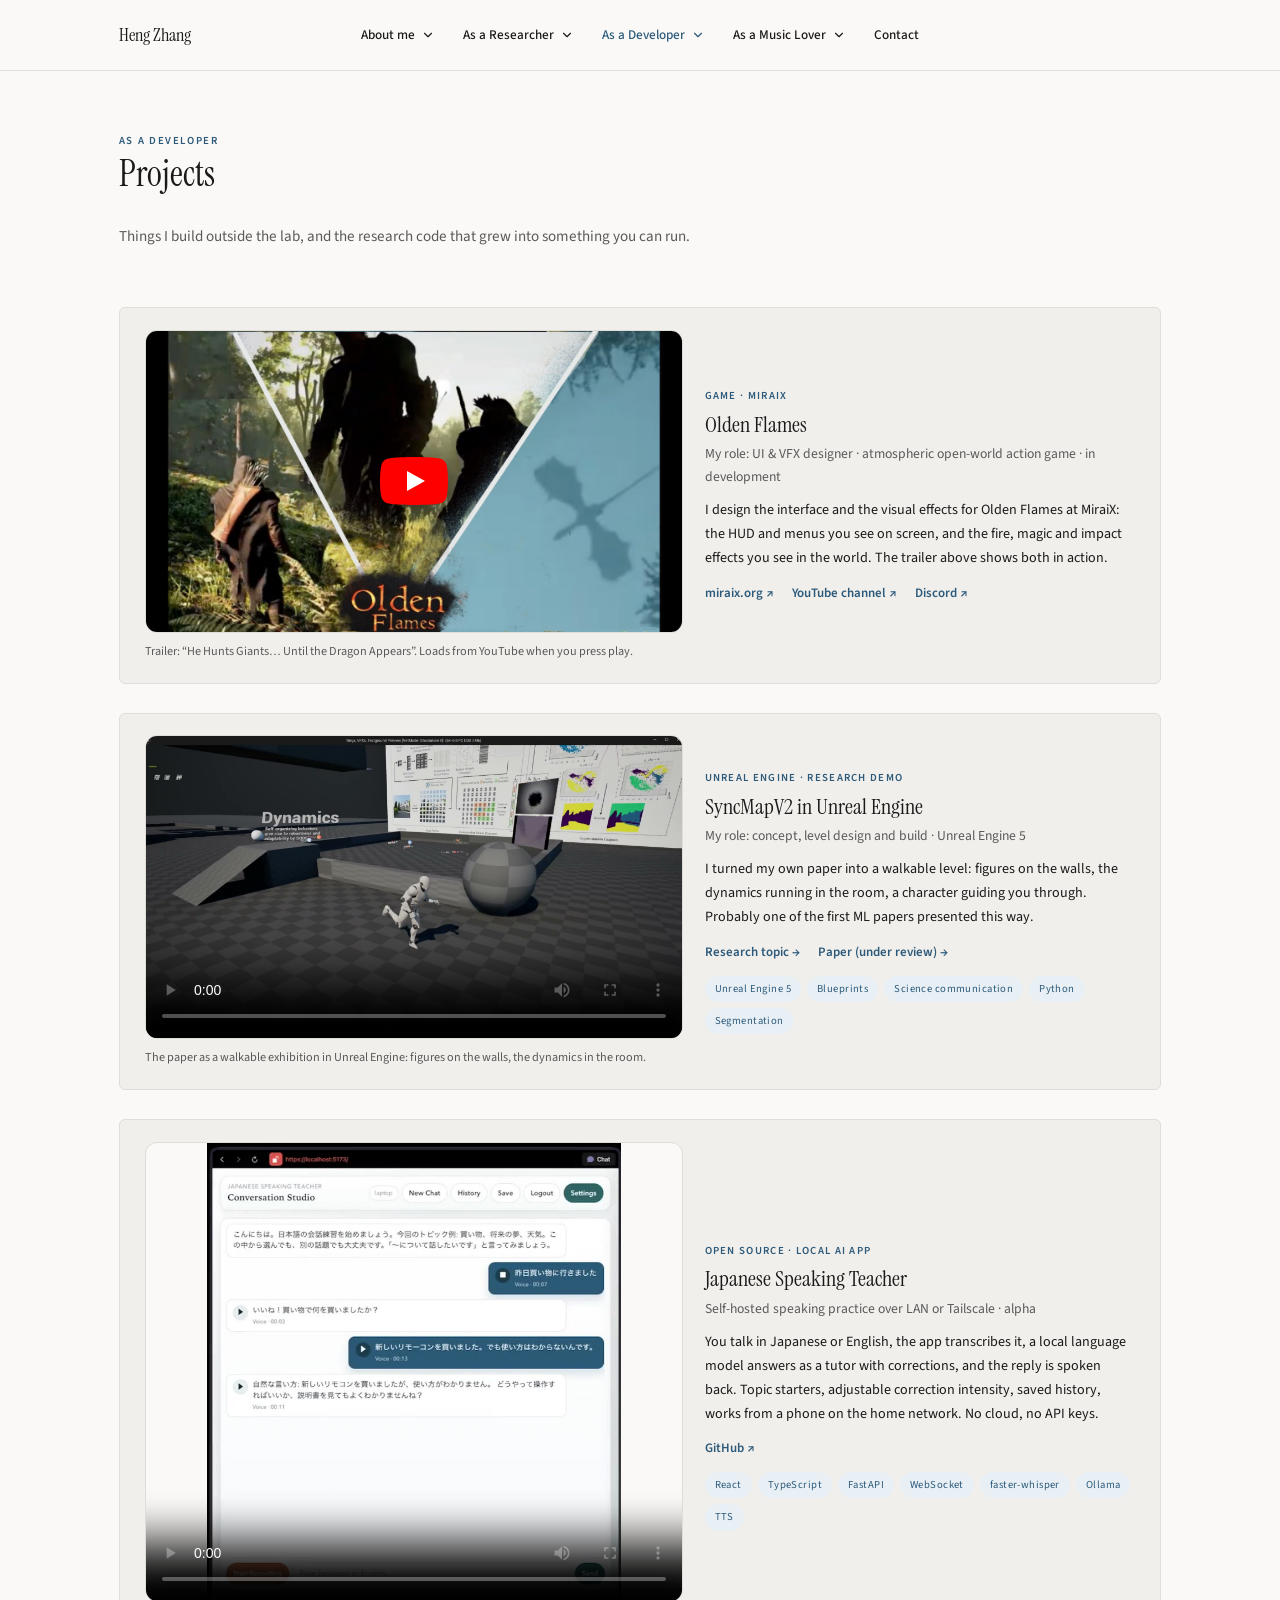
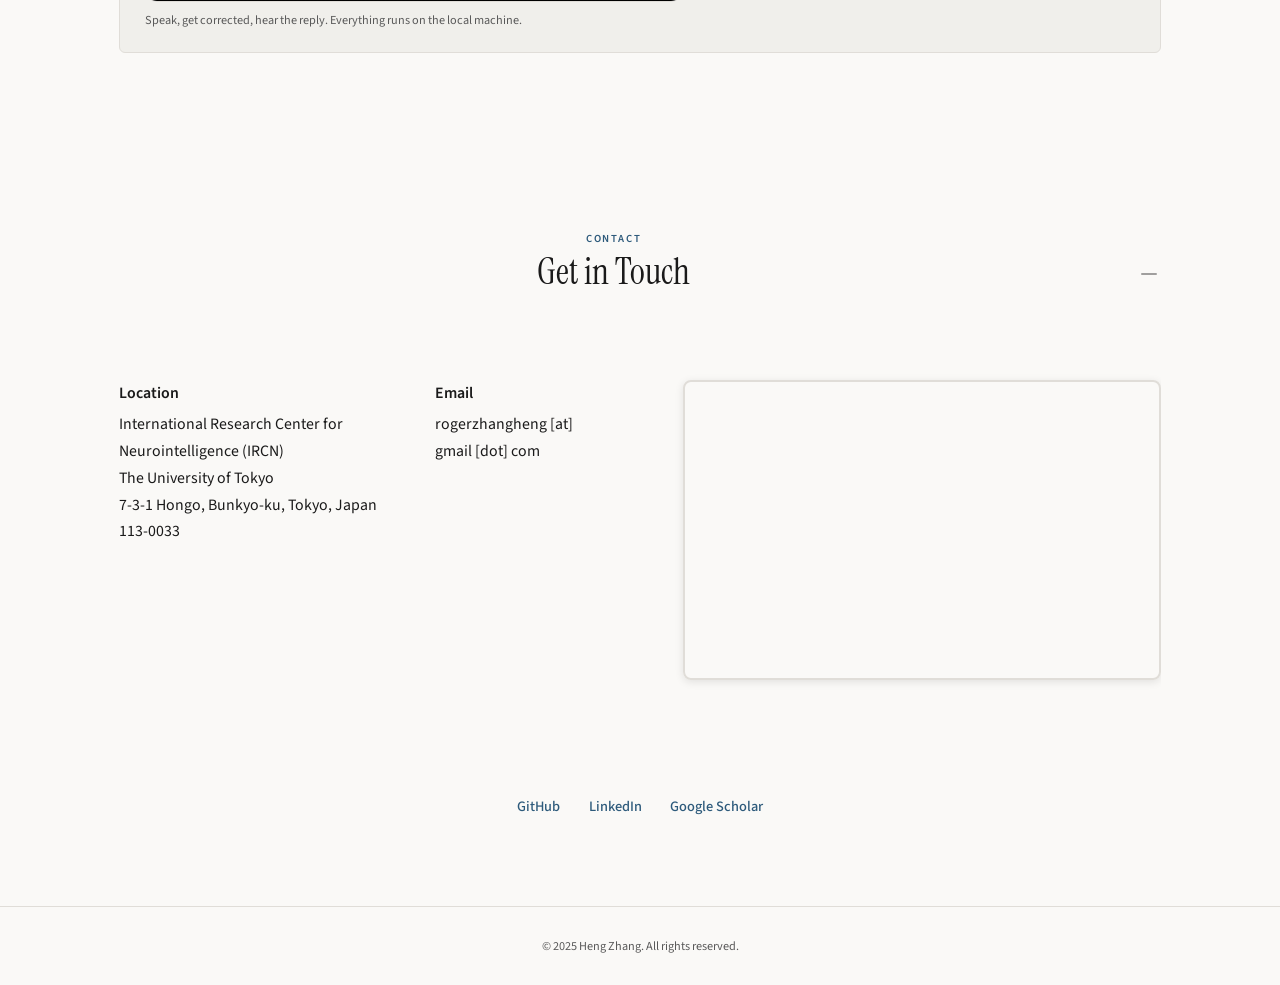
==== developer.html @ 0bda932a "Site restructure: four pages with a shared two-level nav, research topics, developer and music pages" ====
<!DOCTYPE html>
<html lang="en">

<head>
    <meta charset="UTF-8">
    <meta name="viewport" content="width=device-width, initial-scale=1.0">
    <title>Developer | Heng Zhang</title>
    <link rel="preconnect" href="https://fonts.googleapis.com">
    <link rel="preconnect" href="https://fonts.gstatic.com" crossorigin>
    <link
        href="https://fonts.googleapis.com/css2?family=Instrument+Serif:ital@0;1&family=Source+Sans+3:wght@300;400;500;600&display=swap"
        rel="stylesheet">
    <link rel="stylesheet" href="assets/site.css">
</head>

<body id="top">
    <header>
        <nav class="container">
            <a href="index.html" class="nav-logo">Heng Zhang</a>
            <div class="nav"><div class="nav__group"><a class="nav__item" href="index.html" aria-haspopup="true">About me<svg viewBox="0 0 24 24" aria-hidden="true"><path d="M6 9l6 6 6-6" fill="none" stroke="currentColor" stroke-width="2" stroke-linecap="round" stroke-linejoin="round"/></svg></a><div class="nav-menu"><ul><li><a href="index.html#top"><span class="nav-menu__num">01</span><span><span class="nav-menu__label">Hero</span><span class="nav-menu__sub">Who I am, at a glance</span></span></a></li><li><a href="index.html#about"><span class="nav-menu__num">02</span><span><span class="nav-menu__label">Background</span><span class="nav-menu__sub">Bio and skills</span></span></a></li><li><a href="index.html#experience"><span class="nav-menu__num">03</span><span><span class="nav-menu__label">Professional Experience</span><span class="nav-menu__sub">Positions held</span></span></a></li><li><a href="index.html#education"><span class="nav-menu__num">04</span><span><span class="nav-menu__label">Academic Background</span><span class="nav-menu__sub">Degrees and theses</span></span></a></li><li><a href="index.html#more"><span class="nav-menu__num">05</span><span><span class="nav-menu__label">Additional Information</span><span class="nav-menu__sub">Languages and teaching</span></span></a></li><li><a href="index.html#contact"><span class="nav-menu__num">06</span><span><span class="nav-menu__label">Get in Touch</span><span class="nav-menu__sub">Email and profiles</span></span></a></li></ul></div></div><div class="nav__group"><a class="nav__item" href="research.html" aria-haspopup="true">As a Researcher<svg viewBox="0 0 24 24" aria-hidden="true"><path d="M6 9l6 6 6-6" fill="none" stroke="currentColor" stroke-width="2" stroke-linecap="round" stroke-linejoin="round"/></svg></a><div class="nav-menu"><ul><li><a href="research.html#activities"><span class="nav-menu__num">01</span><span><span class="nav-menu__label">Activities</span><span class="nav-menu__sub">Posters and talks in pictures</span></span></a></li><li><a href="research.html#research"><span class="nav-menu__num">02</span><span><span class="nav-menu__label">Research Interests</span><span class="nav-menu__sub">Current directions</span></span></a></li><li><a href="research.html#publications"><span class="nav-menu__num">03</span><span><span class="nav-menu__label">Selected Works</span><span class="nav-menu__sub">Papers by category</span></span></a></li><li><a href="research.html#presentations"><span class="nav-menu__num">04</span><span><span class="nav-menu__label">Presentations</span><span class="nav-menu__sub">Talks and posters</span></span></a></li><li><a href="research.html#funding"><span class="nav-menu__num">05</span><span><span class="nav-menu__label">Funding</span><span class="nav-menu__sub">Grants and awards</span></span></a></li></ul></div></div><div class="nav__group"><a class="nav__item" href="developer.html" aria-haspopup="true">As a Developer<svg viewBox="0 0 24 24" aria-hidden="true"><path d="M6 9l6 6 6-6" fill="none" stroke="currentColor" stroke-width="2" stroke-linecap="round" stroke-linejoin="round"/></svg></a><div class="nav-menu"><ul><li><a href="developer.html#olden-flames"><span class="nav-menu__num">01</span><span><span class="nav-menu__label">Olden Flames</span><span class="nav-menu__sub">Open-world action game · MiraiX</span></span></a></li><li><a href="developer.html#syncmapv2"><span class="nav-menu__num">02</span><span><span class="nav-menu__label">SyncMapV2 in Unreal Engine</span><span class="nav-menu__sub">A paper as a walkable 3D scene</span></span></a></li><li><a href="developer.html#japanese-teacher"><span class="nav-menu__num">03</span><span><span class="nav-menu__label">Japanese Speaking Teacher</span><span class="nav-menu__sub">Local AI speaking practice</span></span></a></li></ul></div></div><div class="nav__group"><a class="nav__item" href="music.html" aria-haspopup="true">As a Music Lover<svg viewBox="0 0 24 24" aria-hidden="true"><path d="M6 9l6 6 6-6" fill="none" stroke="currentColor" stroke-width="2" stroke-linecap="round" stroke-linejoin="round"/></svg></a><div class="nav-menu"><ul><li><a href="music.html#music"><span class="nav-menu__num">01</span><span><span class="nav-menu__label">Piano & voice</span><span class="nav-menu__sub">Fujii Kaze covers, now playing</span></span></a></li><li><a href="music.html#covers"><span class="nav-menu__num">02</span><span><span class="nav-menu__label">The playlist</span><span class="nav-menu__sub">All 17 covers on Bilibili</span></span></a></li><li><a href="music.html#artists"><span class="nav-menu__num">03</span><span><span class="nav-menu__label">Favorite artists</span><span class="nav-menu__sub">Who I keep coming back to</span></span></a></li></ul></div></div><a class="nav__item" href="#contact">Contact</a></div>
            <div class="nav-toggle" onclick="toggleMenu()">
                <span></span>
                <span></span>
                <span></span>
            </div>
        </nav>
        <div class="nav-mobile"><div class="nav-mobile__group"><a class="nav-mobile__title" href="index.html">About me</a><a href="index.html#top" onclick="toggleMenu()">Hero</a><a href="index.html#about" onclick="toggleMenu()">Background</a><a href="index.html#experience" onclick="toggleMenu()">Professional Experience</a><a href="index.html#education" onclick="toggleMenu()">Academic Background</a><a href="index.html#more" onclick="toggleMenu()">Additional Information</a><a href="index.html#contact" onclick="toggleMenu()">Get in Touch</a></div><div class="nav-mobile__group"><a class="nav-mobile__title" href="research.html">As a Researcher</a><a href="research.html#activities" onclick="toggleMenu()">Activities</a><a href="research.html#research" onclick="toggleMenu()">Research Interests</a><a href="research.html#publications" onclick="toggleMenu()">Selected Works</a><a href="research.html#presentations" onclick="toggleMenu()">Presentations</a><a href="research.html#funding" onclick="toggleMenu()">Funding</a></div><div class="nav-mobile__group"><a class="nav-mobile__title" href="developer.html">As a Developer</a><a href="developer.html#olden-flames" onclick="toggleMenu()">Olden Flames</a><a href="developer.html#syncmapv2" onclick="toggleMenu()">SyncMapV2 in Unreal Engine</a><a href="developer.html#japanese-teacher" onclick="toggleMenu()">Japanese Speaking Teacher</a></div><div class="nav-mobile__group"><a class="nav-mobile__title" href="music.html">As a Music Lover</a><a href="music.html#music" onclick="toggleMenu()">Piano & voice</a><a href="music.html#covers" onclick="toggleMenu()">The playlist</a><a href="music.html#artists" onclick="toggleMenu()">Favorite artists</a></div><div class="nav-mobile__group"><a class="nav-mobile__title" href="#contact" onclick="toggleMenu()">Contact</a></div></div>
    </header>

    <section id="projects" class="first-section" data-static>
        <div class="container">
            <span class="section-label">As a Developer</span>
            <h2>Projects</h2>
            <p class="dev-lede">Things I build outside the lab, and the research code that grew into something you can run.</p>

            <div class="dev-list">
                <article class="dev-project" id="olden-flames">
                    <div class="dev-media">
                        <div class="yt-lite" data-yt="KfV_sMWXr-I" data-title="He Hunts Giants… Until the Dragon Appears | Olden Flames">
                            <img src="assets/dev/olden_flames_thumb.jpg" alt="Olden Flames trailer thumbnail" loading="lazy">
                            <button type="button" class="yt-lite__play" aria-label="Play trailer"><svg viewBox="0 0 68 48" aria-hidden="true"><path d="M66.5 7.7c-.8-2.9-3-5.2-5.9-6C55.4 0 34 0 34 0S12.6 0 7.4 1.7c-2.9.8-5.1 3.1-5.9 6C0 13 0 24 0 24s0 11 1.5 16.3c.8 2.9 3 5.2 5.9 6C12.6 48 34 48 34 48s21.4 0 26.6-1.7c2.9-.8 5.1-3.1 5.9-6C68 35 68 24 68 24s0-11-1.5-16.3z" fill="#f00"/><path d="M45 24 27 14v20" fill="#fff"/></svg></button>
                        </div>
                        <p class="dev-media__caption">Trailer: “He Hunts Giants… Until the Dragon Appears”. Loads from YouTube when you press play.</p>
                    </div>
                    <div class="dev-content">
                        <p class="activity-kicker">Game · MiraiX</p>
                        <h3>Olden Flames</h3>
                        <p class="dev-meta">My role: UI &amp; VFX designer · atmospheric open-world action game · in development</p>
                        <p>I design the interface and the visual effects for Olden Flames at MiraiX: the HUD and menus you see on screen, and the fire, magic and impact effects you see in the world. The trailer above shows both in action.</p>
                        <div class="dev-links">
                            <a href="https://miraix.org" target="_blank" rel="noopener">miraix.org &nearr;</a>
                            <a href="https://www.youtube.com/@oldenflames" target="_blank" rel="noopener">YouTube channel &nearr;</a>
                            <a href="https://discord.com/invite/HeVt3eDBEe" target="_blank" rel="noopener">Discord &nearr;</a>
                        </div>
                    </div>
                </article>

                <article class="dev-project" id="syncmapv2">
                    <div class="dev-media">
                        <video controls preload="metadata" playsinline poster="assets/video/syncmap_v2_ue.jpg"><source src="assets/video/syncmap_v2_ue.mp4" type="video/mp4"></video>
                        <p class="dev-media__caption">The paper as a walkable exhibition in Unreal Engine: figures on the walls, the dynamics in the room.</p>
                    </div>
                    <div class="dev-content">
                        <p class="activity-kicker">Unreal Engine · Research demo</p>
                        <h3>SyncMapV2 in Unreal Engine</h3>
                        <p class="dev-meta">My role: concept, level design and build · Unreal Engine 5</p>
                        <p>I turned my own paper into a walkable level: figures on the walls, the dynamics running in the room, a character guiding you through. Probably one of the first ML papers presented this way.</p>
                        <div class="dev-links">
                            <a href="topic-vision.html">Research topic &rarr;</a>
                            <a href="research.html#publications">Paper (under review) &rarr;</a>
                        </div>
                        <ul class="dev-tags"><li>Unreal Engine 5</li><li>Blueprints</li><li>Science communication</li><li>Python</li><li>Segmentation</li></ul>
                    </div>
                </article>

                <article class="dev-project" id="japanese-teacher">
                    <div class="dev-media">
                        <video controls preload="metadata" playsinline poster="assets/dev/jst_demo.jpg"><source src="assets/dev/jst_demo.mp4" type="video/mp4"></video>
                        <p class="dev-media__caption">Speak, get corrected, hear the reply. Everything runs on the local machine.</p>
                    </div>
                    <div class="dev-content">
                        <p class="activity-kicker">Open source · Local AI app</p>
                        <h3>Japanese Speaking Teacher</h3>
                        <p class="dev-meta">Self-hosted speaking practice over LAN or Tailscale · alpha</p>
                        <p>You talk in Japanese or English, the app transcribes it, a local language model answers as a tutor with corrections, and the reply is spoken back. Topic starters, adjustable correction intensity, saved history, works from a phone on the home network. No cloud, no API keys.</p>
                        <div class="dev-links">
                            <a href="https://github.com/Roger2148/JapaneseSpeakingTeacher" target="_blank" rel="noopener">GitHub &nearr;</a>
                        </div>
                        <ul class="dev-tags"><li>React</li><li>TypeScript</li><li>FastAPI</li><li>WebSocket</li><li>faster-whisper</li><li>Ollama</li><li>TTS</li></ul>
                    </div>
                </article>
            </div>
        </div>
    </section>

    <section id="contact" class="contact">
        <div class="container">
            <span class="section-label">Contact</span>
            <h2>Get in Touch</h2>
            <div class="contact-content">
                <div class="contact-info">
                    <div class="contact-item">
                        <span class="contact-item-label">Location</span>
                        International Research Center for Neurointelligence (IRCN)<br>
                        The University of Tokyo<br>
                        7-3-1 Hongo, Bunkyo-ku, Tokyo, Japan 113-0033
                    </div>
                    <div class="contact-item">
                        <span class="contact-item-label">Email</span>
                        rogerzhangheng [at] gmail [dot] com
                    </div>
                    <!--                    <div class="contact-item">-->
                    <!--                        <span class="contact-item-label">Phone</span>-->
                    <!--                        (+81)090-2341-7951-->
                    <!--                    </div>-->
                </div>
                <div class="map-container">
                    <!--                    <iframe-->
                    <!--                        src="https://www.google.com/maps/embed?pb=!1m18!1m12!1m3!1d3239.9282167891844!2d139.76183207589758!3d35.70996247257882!2m3!1f0!2f0!3f0!3m2!1i1024!2i768!4f13.1!3m3!1m2!1s0x60188c2ffa206ea3%3A0x30e407498313ba95!2sUniversity%20of%20Tokyo!5e0!3m2!1sen!2sjp!4v1705000000000!5m2!1sen!2sjp"-->
                    <!--                        allowfullscreen=""-->
                    <!--                        loading="lazy"-->
                    <!--                        referrerpolicy="no-referrer-when-downgrade">-->
                    <!--                    </iframe>-->
                    <iframe
                        src="https://www.google.com/maps/embed?pb=!1m18!1m12!1m3!1d3239.670348133987!2d139.75920227649402!3d35.709728972577935!2m3!1f0!2f0!3f0!3m2!1i1024!2i768!4f13.1!3m3!1m2!1s0x60188c3ad96a6241%3A0x34fe6ab8a94a4aba!2sIRCN!5e0!3m2!1sen!2sjp!4v1768922743233!5m2!1sen!2sjp"
                        width="300" height="300" style="border:0;" allowfullscreen="" loading="lazy"
                        referrerpolicy="no-referrer-when-downgrade">
                    </iframe>
                </div>
                <div class="contact-socials">
                    <a href="https://github.com/Roger2148" target="_blank">GitHub</a>
                    <a href="https://linkedin.com/in/heng-zhang-9a348725a" target="_blank">LinkedIn</a>
                    <a href="https://scholar.google.com/citations?hl=en&authuser=1&user=qfpzRS0AAAAJ"
                        target="_blank">Google Scholar</a>
                </div>
            </div>
        </div>
    </section>

    <!-- Footer -->
    <footer>
        <div class="container">
            <p>© 2025 Heng Zhang. All rights reserved.</p>
        </div>
    </footer>

    <script src="assets/site.js"></script>
</body>

</html>
---- assets/site.css ----
/* ===== CSS Variables ===== */
:root {
    --color-bg: #faf9f7;
    --color-bg-alt: #f0efeb;
    --color-text: #1a1a1a;
    --color-text-muted: #5a5a5a;
    --color-accent: #2d5a7b;
    --color-accent-light: #e8f0f5;
    --color-border: #e0ddd8;
    --font-display: 'Instrument Serif', Georgia, serif;
    --font-body: 'Source Sans 3', -apple-system, sans-serif;
    --max-width: 1100px;
    --space-xs: 0.5rem;
    --space-sm: 1rem;
    --space-md: 2rem;
    --space-lg: 4rem;
    --space-xl: 6rem;
}

/* ===== Reset & Base ===== */
*,
*::before,
*::after {
    box-sizing: border-box;
    margin: 0;
    padding: 0;
}

html {
    scroll-behavior: smooth;
    scroll-padding-top: 80px;
}

body {
    font-family: var(--font-body);
    font-size: 1rem;
    font-weight: 400;
    line-height: 1.7;
    color: var(--color-text);
    background: var(--color-bg);
    -webkit-font-smoothing: antialiased;
}

img {
    max-width: 100%;
    display: block;
}

a {
    color: var(--color-accent);
    text-decoration: none;
    transition: opacity 0.2s ease;
}

a:hover {
    opacity: 0.7;
}

/* ===== Typography ===== */
h1,
h2,
h3 {
    font-family: var(--font-display);
    font-weight: 400;
    line-height: 1.2;
}

h1 {
    font-size: clamp(2.5rem, 6vw, 4rem);
}

h2 {
    font-size: clamp(1.75rem, 4vw, 2.5rem);
    margin-bottom: var(--space-md);
}

h3 {
    font-size: 1.25rem;
}

.section-label {
    font-family: var(--font-body);
    font-size: 0.75rem;
    font-weight: 600;
    letter-spacing: 0.15em;
    text-transform: uppercase;
    color: var(--color-accent);
    margin-bottom: var(--space-xs);
}

/* ===== Layout ===== */
.container {
    width: 100%;
    max-width: var(--max-width);
    margin: 0 auto;
    padding: 0 var(--space-md);
}

section {
    padding: var(--space-xl) 0;
}

/* ===== Collapsible Sections ===== */
.section-header {
    display: flex;
    align-items: center;
    justify-content: space-between;
    margin-bottom: var(--space-md);
    cursor: pointer;
    user-select: none;
    transition: margin-bottom 0.3s ease;
}

.section-header.collapsed {
    margin-bottom: var(--space-xs);
}

.section-title-wrapper {
    flex: 1;
}

.section-collapse-icon {
    width: 24px;
    height: 24px;
    display: flex;
    align-items: center;
    justify-content: center;
    opacity: 0.4;
    transition: opacity 0.3s ease, transform 0.3s ease;
    cursor: pointer;
    margin-left: var(--space-md);
}

.section-collapse-icon:hover {
    opacity: 0.8;
}

.section-collapse-icon .icon-minus {
    width: 16px;
    height: 2px;
    background: var(--color-text);
    border-radius: 1px;
}

.section-collapse-icon .icon-chevron {
    width: 12px;
    height: 12px;
    border-left: 2px solid var(--color-text);
    border-bottom: 2px solid var(--color-text);
    transform: rotate(-45deg);
}

.section-content {
    max-height: 10000px;
    overflow: hidden;
    transition: max-height 0.4s ease, opacity 0.4s ease;
}

.section-content.collapsed {
    max-height: 0;
    opacity: 0;
}

.section-header.collapsed .icon-minus {
    display: none;
}

.section-header:not(.collapsed) .icon-chevron {
    display: none;
}

/* ===== Header & Navigation ===== */
header {
    position: fixed;
    top: 0;
    left: 0;
    right: 0;
    z-index: 1000;
    background: rgba(250, 249, 247, 0.9);
    backdrop-filter: blur(10px);
    border-bottom: 1px solid var(--color-border);
}

nav.container {
    display: grid;
    grid-template-columns: 1fr auto 1fr;
    align-items: center;
    height: 70px;
}

.nav-logo {
    font-family: var(--font-display);
    font-size: 1.25rem;
    color: var(--color-text);
}

.nav-toggle {
    display: flex;
    flex-direction: column;
    gap: 5px;
    cursor: pointer;
    padding: 5px;
    z-index: 1001;
}

.nav-toggle span {
    width: 24px;
    height: 2px;
    background: var(--color-text);
    transition: all 0.3s ease;
}

.nav-toggle.active span:nth-child(1) {
    transform: rotate(45deg) translate(5px, 5px);
}

.nav-toggle.active span:nth-child(2) {
    opacity: 0;
}

.nav-toggle.active span:nth-child(3) {
    transform: rotate(-45deg) translate(5px, -5px);
}

/* ===== Hero Section ===== */
.hero {
    min-height: 100vh;
    display: flex;
    align-items: center;
    padding-top: 70px;
    position: relative;
}

.scroll-indicator {
    position: fixed;
    bottom: 30px;
    left: 50%;
    transform: translateX(-50%);
    display: flex;
    align-items: center;
    justify-content: center;
    cursor: pointer;
    transition: opacity 0.3s ease;
    animation: bounce 2s infinite;
    z-index: 10;
}

.scroll-indicator:hover .chevron {
    border-color: var(--color-primary);
}

.chevron {
    width: 20px;
    height: 20px;
    border-left: 2px solid var(--color-text-muted);
    border-bottom: 2px solid var(--color-text-muted);
    transform: rotate(-45deg);
    transition: border-color 0.3s ease;
}

@keyframes bounce {

    0%,
    20%,
    50%,
    80%,
    100% {
        transform: translateX(-50%) translateY(0);
    }

    40% {
        transform: translateX(-50%) translateY(-10px);
    }

    60% {
        transform: translateX(-50%) translateY(-5px);
    }
}

.back-to-top {
    position: fixed;
    bottom: 30px;
    right: 30px;
    width: 50px;
    height: 50px;
    border-radius: 50%;
    background: var(--color-bg-alt);
    border: 2px solid var(--color-border);
    display: flex;
    align-items: center;
    justify-content: center;
    cursor: pointer;
    opacity: 0;
    transition: opacity 0.3s ease, background 0.3s ease, transform 0.3s ease;
    box-shadow: 0 4px 12px rgba(0, 0, 0, 0.15);
    z-index: 100;
    pointer-events: none;
}

.back-to-top.visible {
    opacity: 1;
    pointer-events: auto;
}

.back-to-top:hover {
    background: var(--color-primary);
    transform: translateY(-3px);
    box-shadow: 0 6px 16px rgba(0, 0, 0, 0.2);
}

.back-to-top:hover .chevron-up {
    border-color: white;
}

.chevron-up {
    width: 16px;
    height: 16px;
    border-left: 2px solid var(--color-text-muted);
    border-bottom: 2px solid var(--color-text-muted);
    transform: rotate(135deg);
    transition: border-color 0.3s ease;
}

.hero-content {
    display: grid;
    gap: var(--space-lg);
    align-items: center;
}

.hero-image {
    width: 200px;
    height: 200px;
    border-radius: 50%;
    background: var(--color-bg-alt);
    border: 3px solid var(--color-border);
    overflow: hidden;
    margin: 0 auto;
}

.hero-image img {
    width: 100%;
    height: 100%;
    object-fit: cover;
}

.hero-text h1 {
    margin-bottom: var(--space-sm);
}

.hero-title {
    font-size: 1.1rem;
    color: var(--color-text-muted);
    margin-bottom: var(--space-sm);
}

.hero-tagline {
    font-size: 1.1rem;
    max-width: 550px;
    margin-bottom: var(--space-md);
}

.hero-links {
    display: flex;
    flex-wrap: wrap;
    gap: var(--space-sm);
}

.hero-links a {
    display: inline-flex;
    align-items: center;
    gap: 6px;
    padding: 0.5rem 1rem;
    background: var(--color-bg-alt);
    border: 1px solid var(--color-border);
    border-radius: 4px;
    font-size: 0.9rem;
    color: var(--color-text);
}

.hero-links a:hover {
    background: var(--color-accent-light);
    border-color: var(--color-accent);
    opacity: 1;
}

.hero-links svg {
    width: 16px;
    height: 16px;
    flex-shrink: 0;
}

/* ===== About Section ===== */
.about {
    background: var(--color-bg-alt);
}

.about-content {
    display: grid;
    gap: var(--space-md);
}

.about-text p {
    margin-bottom: var(--space-sm);
}

.skills {
    display: flex;
    flex-wrap: wrap;
    gap: var(--space-xs);
    margin-top: var(--space-md);
}

.skill-tag {
    padding: 0.4rem 0.8rem;
    background: var(--color-bg);
    border: 1px solid var(--color-border);
    border-radius: 3px;
    font-size: 0.85rem;
    color: var(--color-text-muted);
}

/* ===== Research/Projects Section ===== */
.projects-grid {
    display: grid;
    gap: var(--space-md);
}

.project-card {
    padding: var(--space-md);
    background: var(--color-bg-alt);
    border: 1px solid var(--color-border);
    border-radius: 6px;
    transition: transform 0.3s ease, box-shadow 0.3s ease;
}

.project-card:hover {
    transform: translateY(-4px);
    box-shadow: 0 10px 30px rgba(0, 0, 0, 0.06);
}

.project-card h3 {
    margin-bottom: var(--space-xs);
}

.project-meta {
    font-size: 0.85rem;
    color: var(--color-accent);
    margin-bottom: var(--space-sm);
}

.project-card p {
    color: var(--color-text-muted);
    font-size: 0.95rem;
}

.project-short {
    margin-bottom: 0;
}

.project-meta-full {
    font-size: 0.85rem;
    color: var(--color-accent);
    margin-top: var(--space-sm);
    margin-bottom: var(--space-xs);
}

.read-more,
.read-less {
    color: var(--color-accent);
    text-decoration: none;
    font-weight: 500;
    cursor: pointer;
    transition: color 0.2s ease;
}

.read-more:hover,
.read-less:hover {
    color: var(--color-text);
    text-decoration: underline;
}

.project-full {
    margin-top: var(--space-sm);
}

.project-image {
    width: 100%;
    height: auto;
    overflow: hidden;
    border-radius: 12px;
    margin-top: var(--space-sm);
}

.project-image img {
    width: 100%;
    height: auto;
    display: block;
    transition: transform 0.5s ease;
}

.project-card:hover .project-image img {
    transform: scale(1.02);
}

/* Layout: Content above Image always */
.project-card {
    display: flex;
    flex-direction: column-reverse;
    gap: var(--space-sm);
}

/* Desktop Layout adjustments */
@media (min-width: 768px) {
    .project-card {
        gap: var(--space-md);
    }
}

/* ===== Activities Section ===== */
.activities-grid {
    display: grid;
    gap: var(--space-md);
}

.activity-card {
    display: grid;
    gap: var(--space-md);
    padding: var(--space-md);
    background: var(--color-bg-alt);
    border: 1px solid var(--color-border);
    border-radius: 6px;
}

@media (min-width: 768px) {
    .activity-card {
        grid-template-columns: minmax(0, 1.15fr) minmax(0, 1fr);
        align-items: center;
    }
    .activity-card--flip .activity-content { order: 2; }
    .activity-card--flip .activity-preview { order: 1; }
}

.activity-kicker {
    font-family: var(--font-body);
    font-size: 0.75rem;
    font-weight: 600;
    letter-spacing: 0.12em;
    text-transform: uppercase;
    color: var(--color-accent);
    margin-bottom: var(--space-xs);
}

.activity-card h3 {
    margin-bottom: var(--space-xs);
}

.activity-meta {
    font-size: 0.95rem;
    color: var(--color-text-muted);
    line-height: 1.5;
    margin-bottom: var(--space-sm);
}

.activity-content p:last-child { margin-bottom: 0; }

/* Fanned photo stack. Each card keeps its own image ratio (--ar = width / height);
   its width depends on orientation, so posters, landscape and square photos all fit. */
.activity-preview {
    position: relative;
    width: 100%;
    max-width: 440px;
    aspect-ratio: 1 / 1;
    margin: 0 auto;
}

.stack-card {
    position: absolute;
    aspect-ratio: var(--ar, 3 / 4);
    border-radius: 14px;
    overflow: hidden;
    background: var(--color-bg);
    border: 1px solid var(--color-border);
    box-shadow: 0 18px 40px -18px rgba(40, 60, 90, 0.4), 0 4px 12px -6px rgba(40, 60, 90, 0.2);
    padding: 0;
    cursor: zoom-in;
    transition: transform 0.35s ease, box-shadow 0.35s ease;
}

.stack-card img {
    width: 100%;
    height: 100%;
    object-fit: cover;
    display: block;
}

.stack-card--portrait  { width: 50%; }
.stack-card--landscape { width: 64%; }
.stack-card--square    { width: 56%; }

/* slots: back (top-left), front (right), third (bottom-left) */
.stack-card:nth-child(1) { left: 2%;  top: 2%;    transform: rotate(-8deg); z-index: 1; }
.stack-card:nth-child(2) { right: 2%; top: 22%;   transform: rotate(6deg);  z-index: 3; }
.stack-card:nth-child(3) { left: 12%; bottom: 2%; transform: rotate(-3deg); z-index: 2; }
/* landscape photos sit lower in the back slot so they overlap the front card less */
.stack-card--landscape:nth-child(1) { top: 10%; }

.activity-card:hover .stack-card:nth-child(1) { transform: rotate(-11deg) translate(-3%, -2%); }
.activity-card:hover .stack-card:nth-child(2) { transform: rotate(3deg) translate(2%, -2%); }
.activity-card:hover .stack-card:nth-child(3) { transform: rotate(-1deg) translate(0, 2%); }
.stack-card:hover { z-index: 5; box-shadow: 0 24px 48px -18px rgba(40, 60, 90, 0.5); }

/* lightbox */
.lightbox {
    position: fixed;
    inset: 0;
    z-index: 2000;
    display: none;
    align-items: center;
    justify-content: center;
    padding: 24px;
    background: rgba(20, 24, 30, 0.88);
    cursor: zoom-out;
}
.lightbox.is-open { display: flex; }
.lightbox img {
    max-width: min(96vw, 1400px);
    max-height: 88vh;
    border-radius: 8px;
    box-shadow: 0 30px 80px rgba(0, 0, 0, 0.5);
}
.lightbox figcaption {
    position: absolute;
    left: 0; right: 0; bottom: 18px;
    text-align: center;
    color: rgba(255, 255, 255, 0.85);
    font-size: 0.9rem;
}

/* ===== Presentations Section (compact rows) ===== */
.pres-list {
    display: flex;
    flex-direction: column;
}

.pres-item {
    display: grid;
    grid-template-columns: 5.2rem minmax(0, 1fr);
    gap: 0.35rem 1rem;
    align-items: baseline;
    padding: 0.7rem 0;
    border-bottom: 1px solid var(--color-border);
}

.pres-item:last-child {
    border-bottom: none;
}

.pres-badge {
    font-size: 0.68rem;
    font-weight: 600;
    letter-spacing: 0.1em;
    text-transform: uppercase;
    color: var(--color-accent);
    white-space: nowrap;
}

.pres-title {
    font-family: var(--font-display);
    font-size: 1rem;
    line-height: 1.35;
    margin: 0;
}

.pres-meta {
    grid-column: 2;
    font-size: 0.85rem;
    color: var(--color-text-muted);
    line-height: 1.45;
    margin: 0;
}

@media (max-width: 767px) {
    .pres-item {
        grid-template-columns: 1fr;
        gap: 0.2rem;
    }
    .pres-meta {
        grid-column: 1;
    }
}

/* ===== Publications Section ===== */
.publications {
    background: var(--color-bg-alt);
}

/* Publication Filter Tabs */
.pub-filters {
    display: flex;
    flex-wrap: wrap;
    gap: 0.75rem;
    margin-bottom: var(--space-lg);
    justify-content: center;
}

.pub-filter-btn {
    padding: 0.5rem 1.25rem;
    background: transparent;
    border: 1px solid var(--color-border);
    border-radius: 2rem;
    font-family: var(--font-body);
    font-size: 0.9rem;
    color: var(--color-text-muted);
    cursor: pointer;
    transition: all 0.2s ease;
}

.pub-filter-btn:hover {
    border-color: var(--color-accent);
    color: var(--color-accent);
}

.pub-filter-btn.active {
    background: var(--color-accent);
    border-color: var(--color-accent);
    color: white;
}

.pub-list {
    display: flex;
    flex-direction: column;
    gap: var(--space-md);
}

.pub-item {
    padding-bottom: var(--space-md);
    border-bottom: 1px solid var(--color-border);
}

.pub-item:last-child {
    border-bottom: none;
    padding-bottom: 0;
}

/* Hide publications with data-show="false" */
.pub-item[data-show="false"] {
    display: none;
}

.pub-type {
    font-size: 0.75rem;
    font-weight: 600;
    letter-spacing: 0.1em;
    text-transform: uppercase;
    color: var(--color-accent);
    margin-bottom: var(--space-xs);
}

.pub-title {
    font-family: var(--font-display);
    font-size: 1.1rem;
    margin-bottom: var(--space-xs);
}

.pub-authors {
    font-size: 0.9rem;
    color: var(--color-text-muted);
    margin-bottom: 4px;
}

.pub-venue {
    font-size: 0.9rem;
    color: var(--color-text-muted);
    font-style: italic;
}

.pub-links {
    margin-top: var(--space-xs);
    display: flex;
    gap: var(--space-sm);
}

.pub-links a {
    font-size: 0.85rem;
    font-weight: 500;
}

/* ===== Experience Section ===== */
.timeline {
    display: flex;
    flex-direction: column;
    gap: var(--space-md);
}

.timeline-item {
    display: grid;
    gap: var(--space-xs);
    padding-left: var(--space-md);
    border-left: 2px solid var(--color-border);
    position: relative;
}

.timeline-item::before {
    content: '';
    position: absolute;
    left: -6px;
    top: 6px;
    width: 10px;
    height: 10px;
    border-radius: 50%;
    background: var(--color-accent);
}

.timeline-date {
    font-size: 0.85rem;
    color: var(--color-text-muted);
}

.timeline-title {
    font-family: var(--font-display);
    font-size: 1.15rem;
}

.timeline-org {
    font-weight: 500;
    color: var(--color-accent);
}

.timeline-desc {
    font-size: 0.95rem;
    color: var(--color-text-muted);
}

/* ===== Funding Section ===== */
.funding {
    background: var(--color-bg-alt);
}

/* ===== More Section ===== */
.more {
    background: var(--color-bg);
}

.more-grid {
    display: flex;
    flex-direction: column;
    gap: var(--space-xl);
}

.more-top-row {
    display: grid;
    grid-template-columns: repeat(auto-fit, minmax(250px, 1fr));
    gap: var(--space-lg);
}

.more-category h3 {
    font-size: 1.3rem;
    margin-bottom: var(--space-sm);
    color: var(--color-primary);
}

.more-category ul {
    list-style: none;
    padding: 0;
}

.more-category li {
    padding: var(--space-xs) 0;
    border-bottom: 1px solid var(--color-border);
}

.more-category li:last-child {
    border-bottom: none;
}

.more-category.full-width {
    grid-column: 1 / -1;
}


.funding-list {
    display: flex;
    flex-direction: column;
    gap: var(--space-md);
}

.funding-item {
    padding: var(--space-md);
    background: var(--color-bg);
    border: 1px solid var(--color-border);
    border-radius: 6px;
}

.funding-item h3 {
    margin-bottom: var(--space-xs);
}

.funding-meta {
    font-size: 0.9rem;
    color: var(--color-text-muted);
    margin-bottom: var(--space-xs);
}

.funding-amount {
    font-weight: 600;
    color: var(--color-accent);
    font-size: 0.9rem;
    margin-bottom: var(--space-xs);
}

.funding-short {
    font-family: var(--font-display);
    font-size: 1.2rem;
    color: var(--color-text);
    margin-bottom: 0;
    font-weight: 400;
}

.funding-full {
    margin-top: var(--space-sm);
}

.funding-grant {
    font-family: var(--font-display);
    font-size: 1.2rem;
    font-weight: 400;
    margin-bottom: var(--space-sm);
    color: var(--color-text);
}

.funding-full .funding-meta {
    font-size: 0.95rem;
}

.funding-full .funding-amount {
    font-size: 0.95rem;
}

.funding-read-more {
    font-size: 0.85rem;
    margin-top: var(--space-xs);
    margin-bottom: 0;
}

/* ===== Contact Section ===== */
.contact {
    text-align: center;
}

.contact-content {
    display: grid;
    grid-template-columns: 1fr 1fr;
    gap: var(--space-xl);
    margin-top: var(--space-md);
    align-items: start;
}

.contact-info {
    display: flex;
    flex-direction: column;
    align-items: flex-start;
    gap: var(--space-sm);
    text-align: left;
}

.contact-item {
    font-size: 1.1rem;
}

.contact-item-label {
    font-weight: 600;
    color: var(--color-text);
    display: block;
    margin-bottom: 4px;
}

.map-container {
    width: 100%;
    height: 300px;
    border-radius: 8px;
    overflow: hidden;
    border: 2px solid var(--color-border);
    box-shadow: 0 2px 8px rgba(0, 0, 0, 0.1);
}

.map-container iframe {
    width: 100%;
    height: 100%;
    border: 0;
}

.contact-socials {
    display: flex;
    gap: var(--space-md);
    margin-top: var(--space-md);
    grid-column: 1 / -1;
    justify-content: center;
}

.contact-socials a {
    font-weight: 500;
}

@media (max-width: 768px) {
    .hero {
        padding-top: 100px;
    }

    .contact-content {
        grid-template-columns: 1fr;
    }

    .contact-socials {
        grid-column: 1;
    }
}

/* ===== Footer ===== */
footer {
    padding: var(--space-md) 0;
    border-top: 1px solid var(--color-border);
    text-align: center;
}

footer p {
    font-size: 0.85rem;
    color: var(--color-text-muted);
}

/* ===== Responsive: Tablet+ ===== */
@media (min-width: 768px) {
    .nav-toggle,
    .nav-mobile {
        display: none;
    }

    .hero-content {
        grid-template-columns: auto 1fr;
        text-align: left;
    }

    .hero-image {
        width: 220px;
        height: 220px;
        margin: 0;
    }

    .about-content {
        grid-template-columns: 2fr 1fr;
    }

    .projects-grid {
        grid-template-columns: repeat(2, 1fr);
    }

    .contact-info {
        flex-direction: row;
        justify-content: center;
        gap: var(--space-lg);
    }
}

/* ===== Responsive: Desktop ===== */
@media (min-width: 1024px) {
    .hero-image {
        width: 260px;
        height: 260px;
    }
}

/* ===== Animations ===== */
@keyframes fadeUp {
    from {
        opacity: 0;
        transform: translateY(20px);
    }

    to {
        opacity: 1;
        transform: translateY(0);
    }
}

.animate-in {
    animation: fadeUp 0.6s ease forwards;
}

.delay-1 {
    animation-delay: 0.1s;
}

.delay-2 {
    animation-delay: 0.2s;
}

.delay-3 {
    animation-delay: 0.3s;
}

/* ===== Nav v2: page links with hover menus (shared by every page) ===== */
nav.container .nav-logo { grid-column: 1; }
nav.container .nav { grid-column: 2; }
nav.container .nav-toggle { grid-column: 3; justify-self: end; }
.nav { display: none; align-items: center; gap: 4px; justify-self: center; }
@media (min-width: 768px) { .nav { display: flex; } }
.nav__group { position: relative; }
.nav__item { display: inline-flex; align-items: center; gap: 6px; padding: 8px 12px; border-radius: 8px; font-family: var(--font-body);
    font-size: .92rem; font-weight: 500; color: var(--color-text); text-decoration: none; line-height: 1.2; white-space: nowrap;
    transition: background 140ms ease, color 140ms ease; }
.nav__item:hover, .nav__group:hover .nav__item, .nav__group:focus-within .nav__item { background: rgba(0, 0, 0, .05); }
.nav__item.is-active { color: var(--color-accent); }
.nav__item svg { width: 14px; height: 14px; transition: transform 160ms ease; }
.nav__group:hover .nav__item svg, .nav__group:focus-within .nav__item svg { transform: rotate(180deg); }
.nav-menu { position: absolute; top: calc(100% + 6px); left: 50%; min-width: 290px; padding: 8px; border-radius: 14px;
    background: rgba(250, 249, 247, .94); backdrop-filter: blur(12px); -webkit-backdrop-filter: blur(12px);
    border: 1px solid rgba(255, 255, 255, .7); box-shadow: 0 24px 48px -24px rgba(40, 60, 90, .35), 0 6px 18px -8px rgba(40, 60, 90, .2);
    opacity: 0; transform: translate(-50%, -6px); pointer-events: none; transition: opacity 160ms ease, transform 160ms ease; z-index: 1001; }
.nav-menu::before { content: ""; position: absolute; left: 0; right: 0; top: -8px; height: 8px; }
.nav__group:hover .nav-menu, .nav__group:focus-within .nav-menu { opacity: 1; transform: translate(-50%, 0); pointer-events: auto; }
.nav-menu ul { list-style: none; margin: 0; padding: 0; }
.nav-menu a { display: flex; align-items: center; gap: 12px; padding: 9px 10px; border-radius: 9px; text-decoration: none; color: var(--color-text); transition: background 120ms ease; }
.nav-menu a:hover { background: rgba(45, 90, 123, .08); }
.nav-menu__num { flex: 0 0 auto; width: 30px; height: 30px; border-radius: 8px; display: grid; place-items: center; background: var(--color-accent-light); color: var(--color-accent);
    font-family: ui-monospace, SFMono-Regular, Menlo, monospace; font-size: .72rem; font-weight: 600; }
.nav-menu__label { display: block; font-size: .92rem; font-weight: 500; line-height: 1.2; }
.nav-menu__sub { display: block; font-size: .78rem; color: var(--color-text-muted); margin-top: 2px; }
@media (prefers-reduced-motion: reduce) { .nav-menu, .nav__item svg { transition: none; } }

/* phone menu: grouped lists, scrollable */
.nav-mobile { position: fixed; top: 0; right: -100%; width: 100%; height: 100dvh; background: var(--color-bg); display: flex; flex-direction: column;
    align-items: stretch; gap: 0; padding: 84px 28px 40px; box-sizing: border-box; overflow-y: auto; -webkit-overflow-scrolling: touch; transition: right 0.4s ease; }
.nav-mobile.active { right: 0; }
.nav-mobile__group { padding: 10px 0 14px; border-bottom: 1px dashed var(--color-border); }
.nav-mobile__group:last-child { border-bottom: none; }
.nav-mobile__title { display: block; font-family: var(--font-display); font-size: 1.35rem; color: var(--color-text); text-decoration: none; margin-bottom: 4px; }
.nav-mobile__title.is-active { color: var(--color-accent); }
.nav-mobile__group a:not(.nav-mobile__title) { display: block; font-family: var(--font-body); font-size: .95rem; color: var(--color-text-muted); text-decoration: none; padding: 4px 0 4px 12px; }
@media (prefers-reduced-motion: reduce) { .nav-mobile { transition: none; } }

/* ===== Sub-page intro (replaces the profile hero on the inner pages) ===== */
.page-intro { padding: 130px 0 var(--space-md); }
.page-intro h1 { font-size: 2.6rem; margin-bottom: var(--space-xs); }
.page-intro p { max-width: 640px; color: var(--color-text-muted); font-size: 1.05rem; line-height: 1.6; margin: 0; }
@media (max-width: 767px) { .page-intro { padding-top: 104px; } .page-intro h1 { font-size: 2rem; } }

/* ===== Placeholder block for pages under construction ===== */
.placeholder-card { display: grid; place-items: center; text-align: center; min-height: 240px; padding: var(--space-lg) var(--space-md);
    border: 1px dashed var(--color-border); border-radius: 12px; color: var(--color-text-muted);
    background: repeating-linear-gradient(45deg, transparent 0 14px, rgba(45, 90, 123, 0.04) 14px 28px); }
.placeholder-card strong { display: block; font-family: var(--font-display); font-size: 1.4rem; color: var(--color-text); font-weight: 400; margin-bottom: 6px; }

/* anchored sections clear the fixed header */
section[id] { scroll-margin-top: 80px; }

/* tablet: tighter nav so five items fit between the logo and the edge */
@media (min-width: 768px) and (max-width: 1023px) {
    .nav__item { font-size: .84rem; padding: 8px 7px; gap: 4px; }
    .nav { gap: 0; }
    .nav-logo { font-size: 1.1rem; }
}

/* phone menu density */
.nav-mobile__title { font-size: 1.2rem; }
.nav-mobile__group { padding: 8px 0 10px; }
.nav-mobile__group a:not(.nav-mobile__title) { padding: 3px 0 3px 12px; }

/* first section on pages without a hero: clear the fixed header */
.first-section { padding-top: calc(70px + var(--space-lg)); }

/* ===== Research topic pages ===== */
.topic-back { display: block; width: max-content; font-size: .85rem; color: var(--color-text-muted); text-decoration: none; margin-bottom: var(--space-sm); }
.topic-back:hover { color: var(--color-accent); }
#topic h1 { font-size: 2.4rem; margin-bottom: var(--space-sm); }
.topic-para { max-width: 760px; font-size: 1.08rem; line-height: 1.7; margin-bottom: var(--space-lg); }
.topic-media { display: grid; grid-template-columns: repeat(2, minmax(0, 1fr)); gap: var(--space-md); }
.topic-media--single { grid-template-columns: minmax(0, 720px); }
@media (max-width: 767px) { .topic-media { grid-template-columns: 1fr; } }
.topic-media__item { margin: 0; }
.topic-media__item video { width: 100%; max-height: 440px; object-fit: contain; display: block; border-radius: 12px; background: var(--color-bg-alt); border: 1px solid var(--color-border); }
.topic-media { align-items: start; }
.topic-media__item figcaption { font-size: .85rem; color: var(--color-text-muted); margin-top: 8px; }
.media-placeholder { display: grid; place-items: center; text-align: center; min-height: 280px; padding: var(--space-md); border: 1px dashed var(--color-border); border-radius: 12px; color: var(--color-text-muted);
    background: repeating-linear-gradient(45deg, transparent 0 14px, rgba(45, 90, 123, 0.04) 14px 28px); }
.media-placeholder strong { display: block; font-family: var(--font-display); font-size: 1.3rem; color: var(--color-text); font-weight: 400; margin-bottom: 6px; }
a.topic-work { text-decoration: none; color: inherit; border-radius: 8px; transition: background 120ms ease; }
a.topic-work:hover { background: rgba(45, 90, 123, .06); }
a.topic-work .pres-title { color: var(--color-text); }
.project-title-link { color: inherit; text-decoration: none; border-bottom: 1px solid transparent; transition: border-color 140ms ease, color 140ms ease; }
.project-title-link:hover { color: var(--color-accent); border-bottom-color: var(--color-accent); }
.project-title-link::after { content: " \2197"; font-size: .8em; color: var(--color-text-muted); }
.topic-media--rows { grid-template-columns: minmax(0, 720px); }
.topic-media--rows video { max-height: 560px; }

/* ===== click-through preview of an external site ===== */
.site-preview { position: relative; display: block; max-width: 900px; border-radius: 14px; overflow: hidden; border: 1px solid var(--color-border);
    box-shadow: 0 20px 48px -24px rgba(40, 60, 90, .35); text-decoration: none; color: inherit; background: #fff; transition: transform .25s ease, box-shadow .25s ease; }
.site-preview:hover { transform: translateY(-3px); box-shadow: 0 28px 56px -24px rgba(40, 60, 90, .45); }
.site-preview img { display: block; width: 100%; height: auto; }
.site-preview__badge { position: absolute; top: 14px; right: 14px; padding: 7px 12px; border-radius: 999px; background: var(--color-accent); color: #fff; font-size: .8rem; font-weight: 600; letter-spacing: .02em; }
.site-preview__caption { display: block; padding: 10px 14px; font-size: .85rem; color: var(--color-text-muted); border-top: 1px solid var(--color-border); background: var(--color-bg); }
.activity-preview--flat { aspect-ratio: auto; max-width: 520px; }
.activity-preview--flat .site-preview { max-width: none; }

/* compact activity cards */
.activity-card { padding: 1.5rem 1.75rem; gap: 1.5rem; }
@media (min-width: 768px) { .activity-card { grid-template-columns: minmax(0, 1.5fr) minmax(0, 1fr); } }
.activity-preview { max-width: 340px; }
.activity-preview--flat { max-width: 440px; }
.activities-grid { gap: 1.25rem; }
.activity-card h3 { font-size: 1.2rem; line-height: 1.3; }
.activity-meta { margin-bottom: .5rem; font-size: .9rem; }
.activity-content p:last-child { font-size: .95rem; }
@media (min-width: 768px) { .activity-card { grid-template-columns: minmax(0, 1.4fr) minmax(0, 1fr); } }

/* highlighted "new" activity */
.activity-card { position: relative; }
.activity-card--new { border-color: var(--color-accent); box-shadow: 0 0 0 3px rgba(45, 90, 123, .12), 0 18px 40px -24px rgba(45, 90, 123, .35);
    background: linear-gradient(135deg, rgba(45, 90, 123, .06), transparent 45%), var(--color-bg-alt); }
.activity-new { position: absolute; top: 14px; left: 14px; z-index: 2; padding: 4px 11px; border-radius: 999px; background: var(--color-accent); color: #fff;
    font-family: var(--font-body); font-size: .68rem; font-weight: 700; letter-spacing: .14em; text-transform: uppercase; box-shadow: 0 4px 10px -4px rgba(45, 90, 123, .6); }
.activity-new::before { content: ""; display: inline-block; width: 6px; height: 6px; border-radius: 50%; background: #fff; margin-right: 6px; vertical-align: 1px;
    animation: activity-new-pulse 1.6s ease-in-out infinite; }
@keyframes activity-new-pulse { 0%, 100% { opacity: 1; } 50% { opacity: .35; } }
@media (prefers-reduced-motion: reduce) { .activity-new::before { animation: none; } }
.activity-card--new .activity-content { padding-top: 1.4rem; }

/* ===== Developer page ===== */
.dev-lede { max-width: 640px; color: var(--color-text-muted); font-size: 1.05rem; margin-bottom: var(--space-lg); }
.dev-list { display: grid; gap: var(--space-md); }
.dev-project { display: grid; gap: 1.5rem; padding: 1.5rem 1.75rem; background: var(--color-bg-alt); border: 1px solid var(--color-border); border-radius: 6px; }
@media (min-width: 768px) {
    .dev-project { grid-template-columns: minmax(0, 1.25fr) minmax(0, 1fr); align-items: center; }
    .dev-project--flip .dev-media { order: 2; }
    .dev-project--flip .dev-content { order: 1; }
}
.dev-media video, .dev-media .yt-lite, .dev-media > img { width: 100%; display: block; border-radius: 12px; border: 1px solid var(--color-border); background: #000; }
.dev-media video { max-height: 460px; object-fit: contain; background: var(--color-bg); }
.dev-media__caption { font-size: .85rem; color: var(--color-text-muted); margin: 8px 0 0; }
.dev-project h3 { font-size: 1.5rem; margin: 0 0 .25rem; }
.dev-meta { font-size: .95rem; color: var(--color-text-muted); margin-bottom: .75rem; }
.dev-content p:not(.dev-meta):not(.activity-kicker) { font-size: .98rem; }
.dev-links { display: flex; flex-wrap: wrap; gap: 6px 18px; margin: .75rem 0 0; }
.dev-links a { font-size: .9rem; font-weight: 600; color: var(--color-accent); text-decoration: none; }
.dev-links a:hover { text-decoration: underline; }
.dev-tags { list-style: none; display: flex; flex-wrap: wrap; gap: 6px; margin: .9rem 0 0; padding: 0; }
.dev-tags li { font-size: .74rem; letter-spacing: .04em; padding: 4px 10px; border-radius: 999px; background: var(--color-accent-light); color: var(--color-accent); }

/* click-to-load YouTube embed: nothing is fetched from YouTube until the visitor presses play */
.yt-lite { position: relative; aspect-ratio: 16 / 9; overflow: hidden; cursor: pointer; }
.yt-lite img { width: 100%; height: 100%; object-fit: cover; display: block; transition: transform .35s ease; }
.yt-lite:hover img { transform: scale(1.03); }
.yt-lite__play { position: absolute; inset: 0; margin: auto; width: 68px; height: 48px; padding: 0; border: 0; background: transparent; cursor: pointer; filter: drop-shadow(0 6px 14px rgba(0, 0, 0, .45)); transition: transform .2s ease; }
.yt-lite:hover .yt-lite__play { transform: scale(1.08); }
.yt-lite__play svg { width: 100%; height: 100%; }
.yt-lite iframe { position: absolute; inset: 0; width: 100%; height: 100%; border: 0; }

/* ===== Music page ===== */
.music-lede { max-width: 720px; color: var(--color-text-muted); font-size: 1.05rem; margin-bottom: var(--space-md); }
.music-channel { display: inline-flex; align-items: center; gap: 8px; margin-left: 10px; padding: 4px 12px 4px 4px; border-radius: 999px; background: #fff; border: 1px solid var(--color-border);
    font-size: .85rem; font-weight: 600; color: var(--color-accent); text-decoration: none; vertical-align: middle; }
.music-channel img { width: 22px; height: 22px; border-radius: 50%; }
.music-stage { display: grid; gap: var(--space-md); align-items: start; }
@media (min-width: 900px) { .music-stage { grid-template-columns: minmax(0, 2fr) minmax(260px, 1fr); } }
.bili-lite { position: relative; aspect-ratio: 16 / 9; border-radius: 14px; overflow: hidden; background: #000; border: 1px solid var(--color-border);
    box-shadow: 0 24px 48px -24px rgba(40, 60, 90, .45); cursor: pointer; }
.bili-lite img { width: 100%; height: 100%; object-fit: cover; display: block; transition: transform .4s ease; }
.bili-lite:hover img { transform: scale(1.03); }
.bili-lite__play { position: absolute; inset: 0; margin: auto; width: 76px; height: 76px; padding: 0; border: 0; background: transparent; cursor: pointer;
    filter: drop-shadow(0 8px 18px rgba(0, 0, 0, .45)); transition: transform .2s ease; }
.bili-lite:hover .bili-lite__play { transform: scale(1.08); }
.bili-lite__play svg { width: 100%; height: 100%; }
.bili-lite iframe { position: absolute; inset: 0; width: 100%; height: 100%; border: 0; }
.bili-lite.is-playing img, .bili-lite.is-playing .bili-lite__play { display: none; }
.music-now h3 { font-size: 1.9rem; margin: 0 0 .3rem; }
.music-now__meta { color: var(--color-text-muted); font-size: .95rem; margin-bottom: .75rem; }
.music-now__hint { font-size: .9rem; color: var(--color-text-muted); margin-bottom: .75rem; }
.music-now__link { font-size: .9rem; font-weight: 600; color: var(--color-accent); text-decoration: none; }
.music-now__link:hover { text-decoration: underline; }

.music-grid { display: grid; grid-template-columns: repeat(auto-fill, minmax(200px, 1fr)); gap: 18px 16px; }
.music-tile { display: block; text-align: left; padding: 0; border: 0; background: transparent; cursor: pointer; color: var(--color-text); font-family: var(--font-body); border-radius: 12px; }
.music-tile__cover { position: relative; display: block; aspect-ratio: 16 / 10; border-radius: 12px; overflow: hidden; background: var(--color-bg-alt); border: 1px solid var(--color-border);
    box-shadow: 0 10px 24px -16px rgba(40, 60, 90, .4); transition: transform .25s ease, box-shadow .25s ease; }
.music-tile__cover img { width: 100%; height: 100%; object-fit: cover; display: block; }
.music-tile__dur { position: absolute; right: 8px; bottom: 8px; padding: 2px 7px; border-radius: 6px; background: rgba(0, 0, 0, .65); color: #fff; font-size: .72rem; font-weight: 600; }
.music-tile:hover .music-tile__cover { transform: translateY(-3px); box-shadow: 0 18px 32px -16px rgba(40, 60, 90, .5); }
.music-tile__name { display: block; margin-top: 10px; font-family: var(--font-display); font-size: 1.15rem; line-height: 1.2; }
.music-tile__meta { display: block; font-size: .82rem; color: var(--color-text-muted); margin-top: 2px; }
.music-tile.is-current .music-tile__cover { outline: 2px solid var(--color-accent); outline-offset: 2px; }
.music-tile.is-current .music-tile__name { color: var(--color-accent); }
.music-tile:focus-visible { outline: 2px solid var(--color-accent); outline-offset: 4px; }

/* ===== Favorite artists (authors-style row, compact) ===== */
.section-rule { display: block; width: 56px; height: 3px; background: var(--color-border); margin: 0 auto 18px; }
.section-label--center { display: block; text-align: center; letter-spacing: .2em; }
.h2--center { text-align: center; margin-bottom: var(--space-lg); }
.artists-grid { display: grid; grid-template-columns: repeat(auto-fit, minmax(150px, 1fr)); gap: var(--space-md) 20px; justify-items: center; }
.artist { display: flex; flex-direction: column; align-items: center; text-align: center; text-decoration: none; color: var(--color-text); width: 100%; max-width: 200px; }
.artist__photo { display: block; width: 120px; height: 120px; border-radius: 50%; overflow: hidden; border: 3px solid #fff; box-shadow: 0 10px 26px -14px rgba(40, 60, 90, .45);
    transition: transform .25s ease, box-shadow .25s ease; }
.artist__photo img { width: 100%; height: 100%; object-fit: cover; display: block; }
.artist:hover .artist__photo { transform: translateY(-4px); box-shadow: 0 18px 34px -14px rgba(40, 60, 90, .55); }
.artist__name { display: inline-flex; align-items: center; gap: 6px; margin-top: 16px; font-family: var(--font-body); font-weight: 600; font-size: .95rem; letter-spacing: .12em; text-transform: uppercase; }
.artist__name svg { width: 13px; height: 13px; color: var(--color-text-muted); transition: transform .2s ease, color .2s ease; }
.artist:hover .artist__name svg { transform: translate(2px, -2px); color: var(--color-accent); }
.artist__jp { display: block; margin-top: 4px; font-size: .78rem; letter-spacing: .14em; color: var(--color-text-muted); text-transform: uppercase; }
.artist__tags { display: block; margin-top: 10px; font-size: .88rem; line-height: 1.6; color: var(--color-text-muted); }

/* ===== Hero: three doors into the site (icon-in-halo style from the paper site) ===== */
.hero-paths { display: grid; grid-template-columns: repeat(3, minmax(0, 1fr)); gap: 24px; margin: var(--space-xl) auto 0; max-width: 720px; }
.hero-path { display: flex; flex-direction: column; align-items: center; text-align: center; text-decoration: none; color: var(--color-text); padding: 8px 4px; border-radius: 16px; transition: transform .16s ease; }
.hero-path:hover { transform: translateY(-3px); }
.hero-path__icon { position: relative; display: grid; place-items: center; width: 72px; height: 72px; border-radius: 50%; margin-bottom: 22px; background: #fff; color: var(--color-text);
    box-shadow: 0 1px 0 rgba(255, 255, 255, .9) inset, 0 8px 22px -12px rgba(40, 60, 90, .35); }
.hero-path__icon::before { content: ""; position: absolute; inset: -14px; border-radius: 50%; z-index: -1; filter: blur(14px); opacity: .28; transition: opacity .2s ease, transform .2s ease; }
.hero-path:hover .hero-path__icon::before { opacity: .5; transform: scale(1.08); }
.hero-path--blue .hero-path__icon::before { background: radial-gradient(circle at 30% 30%, #9cbcd3, #2d5a7b 70%, transparent 72%); }
.hero-path--warm .hero-path__icon::before { background: radial-gradient(circle at 30% 30%, #f0b8ad, #c44536 70%, transparent 72%); }
.hero-path--green .hero-path__icon::before { background: radial-gradient(circle at 30% 30%, #b9d9c0, #3d7a55 70%, transparent 72%); }
.hero-path__icon svg { width: 28px; height: 28px; }
.hero-path__label { font-family: var(--font-body); font-weight: 400; font-size: .9rem; letter-spacing: .1em; text-transform: uppercase; color: #444; line-height: 1.3; }
@media (max-width: 767px) { .hero-paths { margin-left: auto; margin-right: auto; gap: 12px; } .hero { padding-bottom: 72px; } }
@media (max-width: 480px) { .hero-path__icon { width: 60px; height: 60px; margin-bottom: 14px; } .hero-path__icon svg { width: 24px; height: 24px; } .hero-path__label { font-size: .74rem; letter-spacing: .08em; } }

/* the scroll cue is redundant on phones, where the hero already runs past one screen */
@media (max-width: 767px) { .scroll-indicator { display: none; } }

@media (min-width: 768px) { .hero { padding-bottom: 96px; } }

/* centre the photo+text block so the three doors below line up with it */
@media (min-width: 768px) {
    .hero-content { max-width: 860px; margin: 0 auto; }
    .hero-paths { margin-top: calc(var(--space-xl) + 24px); }
}

/* overall scale: the rem-based type and spacing shrink together on desktop; the phone stays at 100% */
@media (min-width: 768px) {
    html { font-size: 90%; }
    .hero-image { width: 180px; height: 180px; }
    .hero-path__icon { width: 64px; height: 64px; margin-bottom: 18px; }
    .hero-path__icon svg { width: 26px; height: 26px; }
    .hero-paths { max-width: 660px; }
}
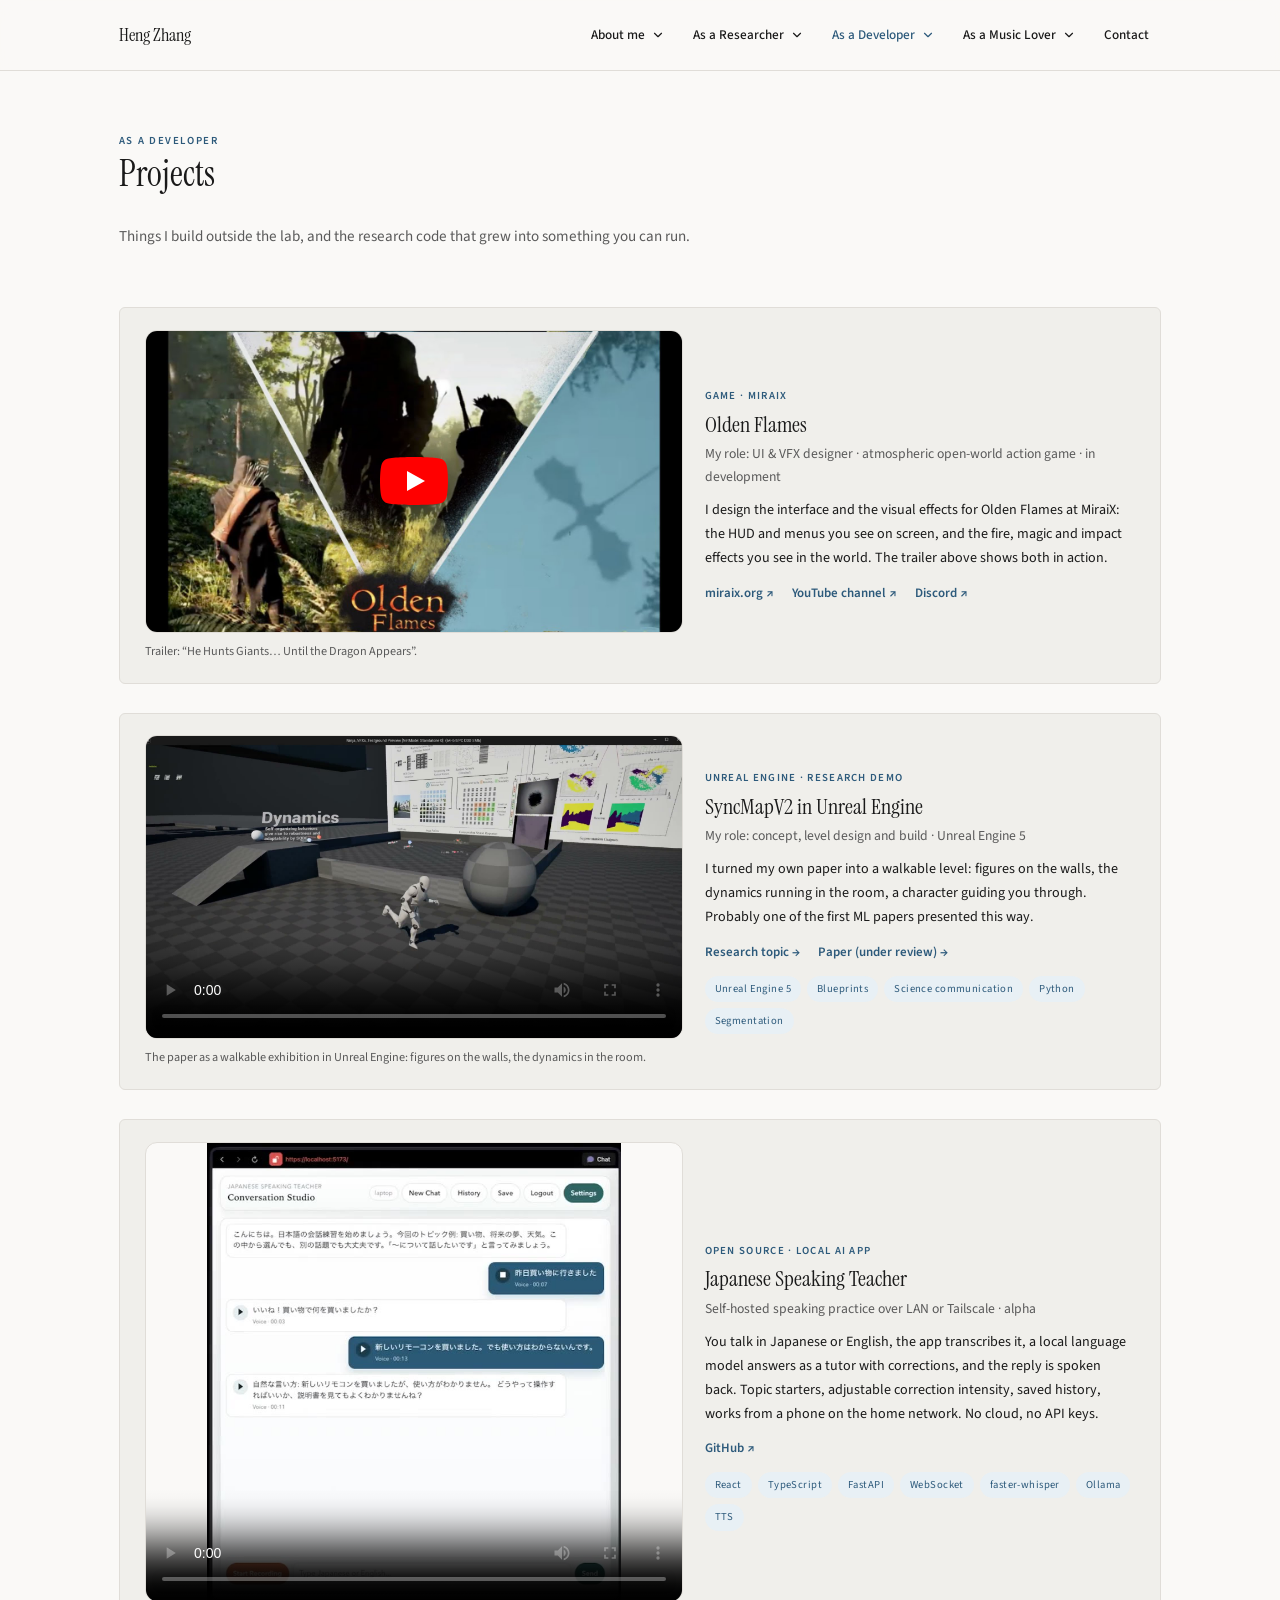
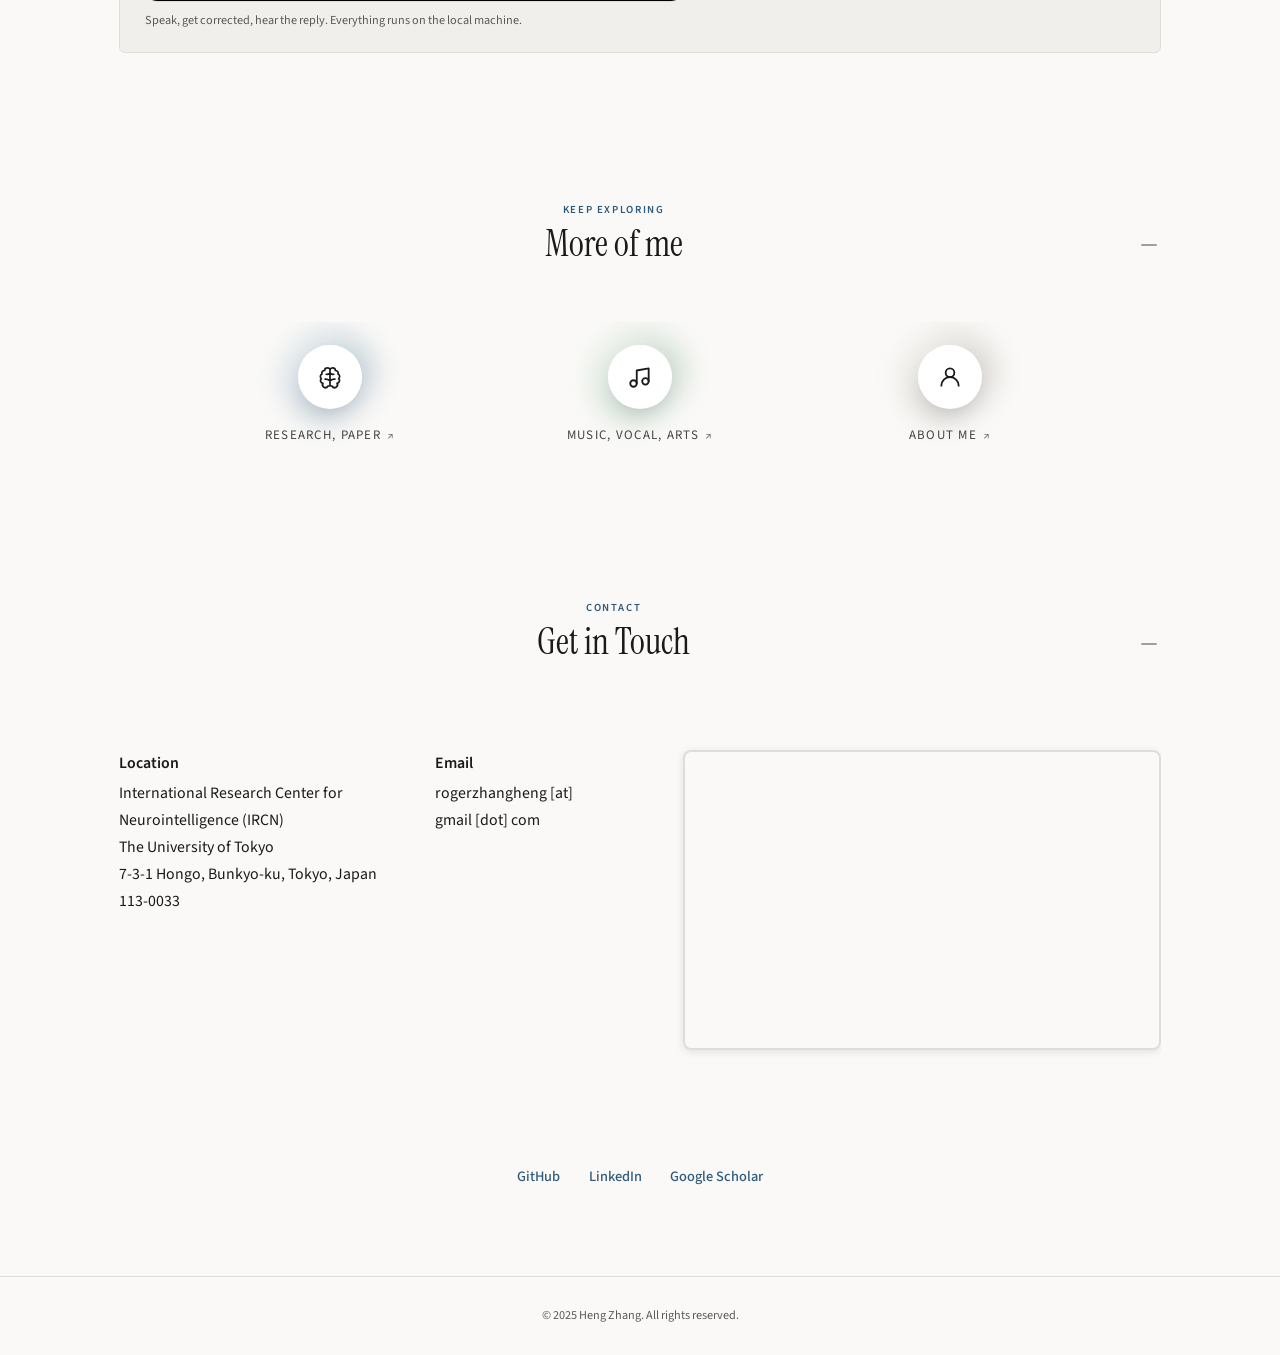
==== commit d614d1d1: "Hero doors get a link arrow; 'Keep exploring' door row before Contact on research, developer, music " ====
--- a/developer.html
+++ b/developer.html
@@ -40,7 +40,7 @@
                             <img src="assets/dev/olden_flames_thumb.jpg" alt="Olden Flames trailer thumbnail" loading="lazy">
                             <button type="button" class="yt-lite__play" aria-label="Play trailer"><svg viewBox="0 0 68 48" aria-hidden="true"><path d="M66.5 7.7c-.8-2.9-3-5.2-5.9-6C55.4 0 34 0 34 0S12.6 0 7.4 1.7c-2.9.8-5.1 3.1-5.9 6C0 13 0 24 0 24s0 11 1.5 16.3c.8 2.9 3 5.2 5.9 6C12.6 48 34 48 34 48s21.4 0 26.6-1.7c2.9-.8 5.1-3.1 5.9-6C68 35 68 24 68 24s0-11-1.5-16.3z" fill="#f00"/><path d="M45 24 27 14v20" fill="#fff"/></svg></button>
                         </div>
-                        <p class="dev-media__caption">Trailer: “He Hunts Giants… Until the Dragon Appears”. Loads from YouTube when you press play.</p>
+                        <p class="dev-media__caption">Trailer: “He Hunts Giants… Until the Dragon Appears”.</p>
                     </div>
                     <div class="dev-content">
                         <p class="activity-kicker">Game · MiraiX</p>
@@ -89,6 +89,27 @@
                         <ul class="dev-tags"><li>React</li><li>TypeScript</li><li>FastAPI</li><li>WebSocket</li><li>faster-whisper</li><li>Ollama</li><li>TTS</li></ul>
                     </div>
                 </article>
+            </div>
+        </div>
+    </section>
+
+    <section id="explore" class="explore">
+        <div class="container">
+            <span class="section-label">Keep exploring</span>
+            <h2>More of me</h2>
+            <div class="hero-paths explore__paths">
+                <a class="hero-path hero-path--blue" href="research.html">
+                    <span class="hero-path__icon"><svg viewBox="0 0 24 24" aria-hidden="true"><path d="M9.5 3.5A2.5 2.5 0 0 0 7 6a2.5 2.5 0 0 0-2.4 3.3A2.5 2.5 0 0 0 4 13.5a2.5 2.5 0 0 0 1.5 4.3A2.5 2.5 0 0 0 10 20.5c.8 0 1.5-.3 2-.9.5.6 1.2.9 2 .9a2.5 2.5 0 0 0 4.5-2.7A2.5 2.5 0 0 0 20 13.5a2.5 2.5 0 0 0-.6-4.2A2.5 2.5 0 0 0 17 6a2.5 2.5 0 0 0-2.5-2.5c-1 0-1.9.6-2.5 1.5a2.5 2.5 0 0 0-2.5-1.5zM12 5v15M8.5 9.5c1 .3 2 .1 3.5-1M15.5 9.5c-1 .3-2 .1-3.5-1M7.5 14c1.5-.2 3 .4 4.5 1.5M16.5 14c-1.5-.2-3 .4-4.5 1.5" fill="none" stroke="currentColor" stroke-width="1.6" stroke-linecap="round" stroke-linejoin="round"/></svg></span>
+                    <span class="hero-path__label">Research, Paper</span>
+                </a>
+                <a class="hero-path hero-path--green" href="music.html">
+                    <span class="hero-path__icon"><svg viewBox="0 0 24 24" aria-hidden="true"><path d="M9 18V6l11-2v12" fill="none" stroke="currentColor" stroke-width="1.7" stroke-linecap="round" stroke-linejoin="round"/><circle cx="6" cy="18" r="3" fill="none" stroke="currentColor" stroke-width="1.7"/><circle cx="17" cy="16" r="3" fill="none" stroke="currentColor" stroke-width="1.7"/></svg></span>
+                    <span class="hero-path__label">Music, Vocal, Arts</span>
+                </a>
+                <a class="hero-path hero-path--grey" href="index.html">
+                    <span class="hero-path__icon"><svg viewBox="0 0 24 24" aria-hidden="true"><circle cx="12" cy="8" r="4" fill="none" stroke="currentColor" stroke-width="1.7"/><path d="M4 20a8 8 0 0 1 16 0" fill="none" stroke="currentColor" stroke-width="1.7" stroke-linecap="round"/></svg></span>
+                    <span class="hero-path__label">About me</span>
+                </a>
             </div>
         </div>
     </section>
--- a/assets/site.css
+++ b/assets/site.css
@@ -1336,8 +1336,35 @@
 /* overall scale: the rem-based type and spacing shrink together on desktop; the phone stays at 100% */
 @media (min-width: 768px) {
     html { font-size: 90%; }
-    .hero-image { width: 180px; height: 180px; }
+    .hero-image { width: 240px; height: 240px; }
     .hero-path__icon { width: 64px; height: 64px; margin-bottom: 18px; }
     .hero-path__icon svg { width: 26px; height: 26px; }
     .hero-paths { max-width: 660px; }
 }
+
+/* doors share the hero block's edges: first icon under the photo, last mirrored, middle on the page centre */
+@media (min-width: 768px) {
+    .hero-paths { display: flex; justify-content: space-between; max-width: 860px; gap: 0; }
+    .hero-path { width: 240px; flex: 0 0 240px; }
+}
+
+/* nav links sit at the right edge, logo at the left */
+nav.container { grid-template-columns: auto 1fr auto; }
+nav.container .nav { grid-column: 2; justify-self: end; }
+nav.container .nav-toggle { grid-column: 3; }
+.nav__group:last-of-type .nav-menu { left: auto; right: 0; transform: translate(0, -6px); }
+.nav__group:last-of-type:hover .nav-menu, .nav__group:last-of-type:focus-within .nav-menu { transform: translate(0, 0); }
+
+/* hero doors: the same ↗ cue as the research card titles, so they read as links */
+.hero-path__label::after { content: "\2197"; margin-left: 6px; font-size: .85em; color: var(--color-text-muted); transition: transform .2s ease, color .2s ease; display: inline-block; }
+.hero-path:hover .hero-path__label { color: var(--color-accent); }
+.hero-path:hover .hero-path__label::after { color: var(--color-accent); transform: translate(2px, -2px); }
+
+/* ===== "Keep exploring" row at the end of research / developer / music / topic pages ===== */
+.explore { padding-top: var(--space-lg); padding-bottom: var(--space-lg); }
+.explore .hero-paths { margin-top: 0; }
+@media (min-width: 768px) { .explore .hero-paths { margin-top: 0; max-width: 860px; } }
+.hero-path--grey .hero-path__icon::before { background: radial-gradient(circle at 30% 30%, #d9d3c8, #6b6257 70%, transparent 72%); }
+/* same collapsible header as Contact (title centred in the space left of the icon), so the two line up */
+.explore { text-align: center; }
+.explore .section-content { padding-top: var(--space-sm); }
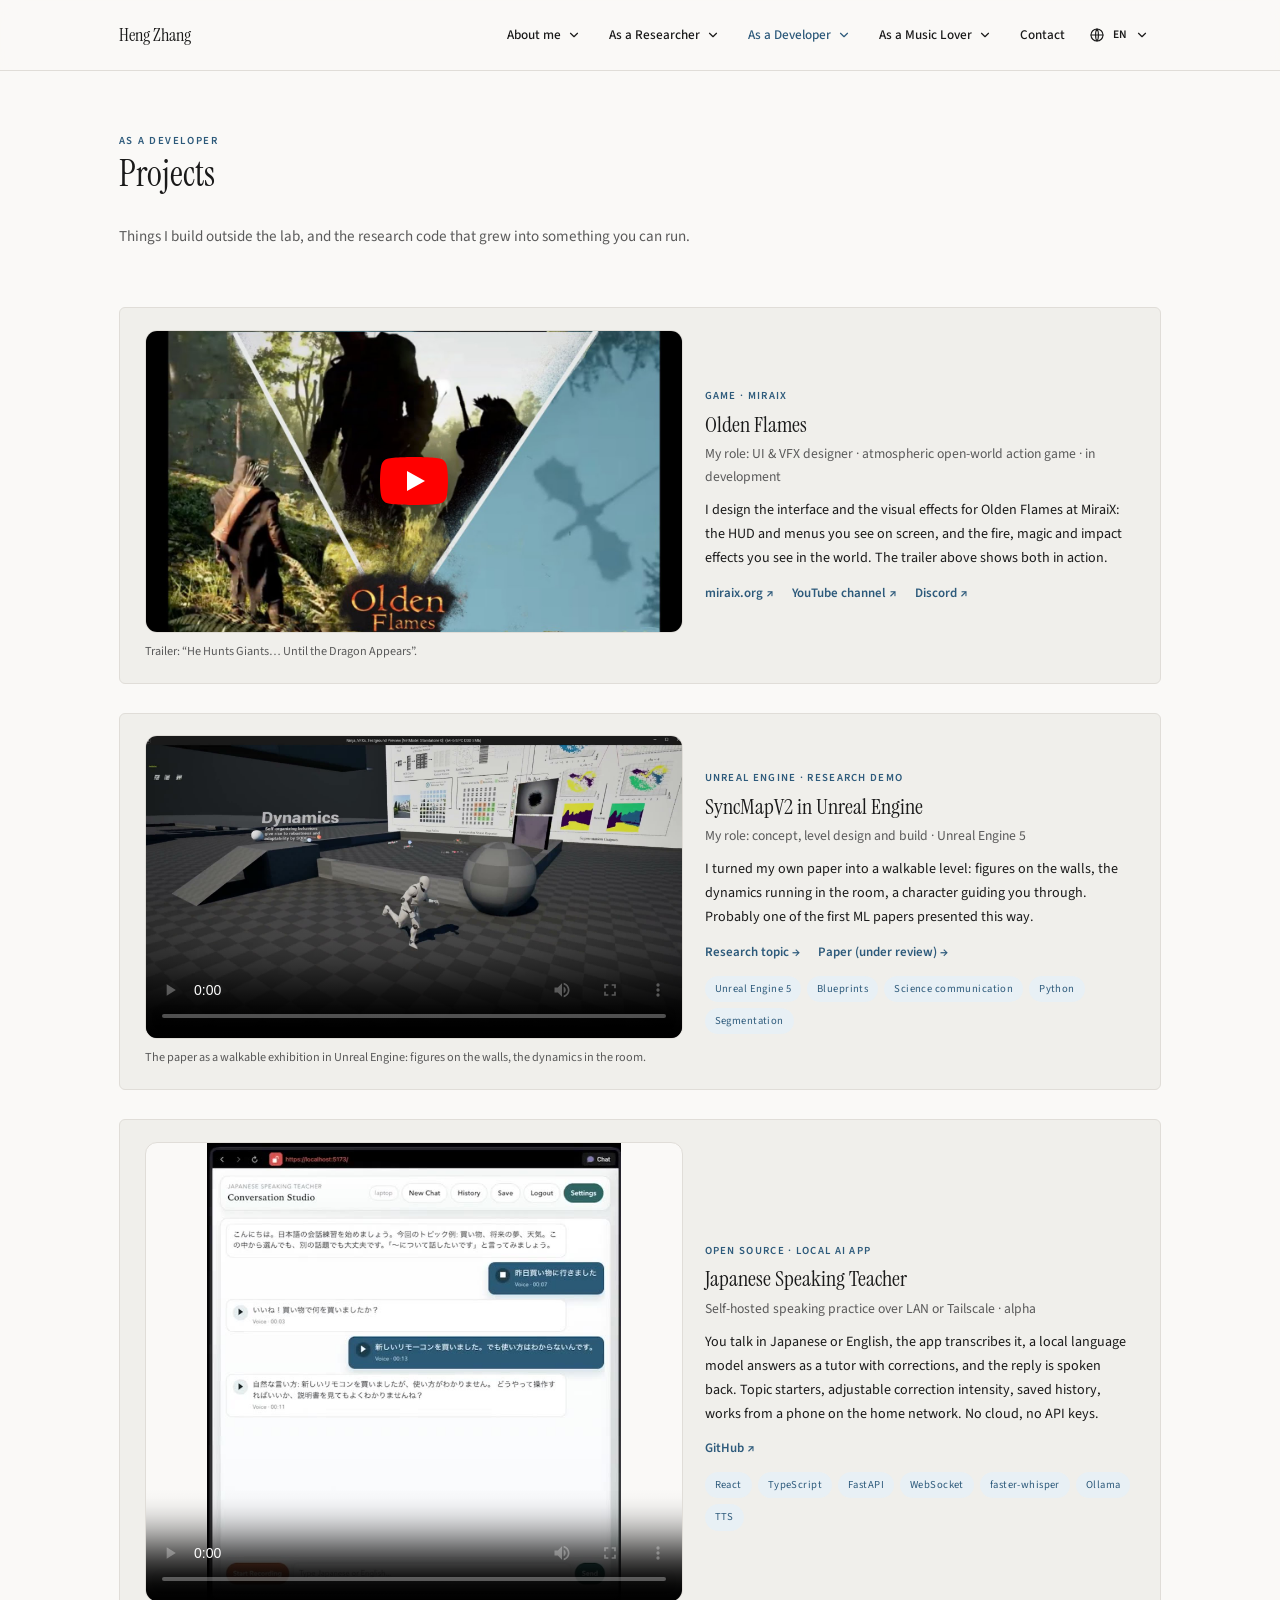
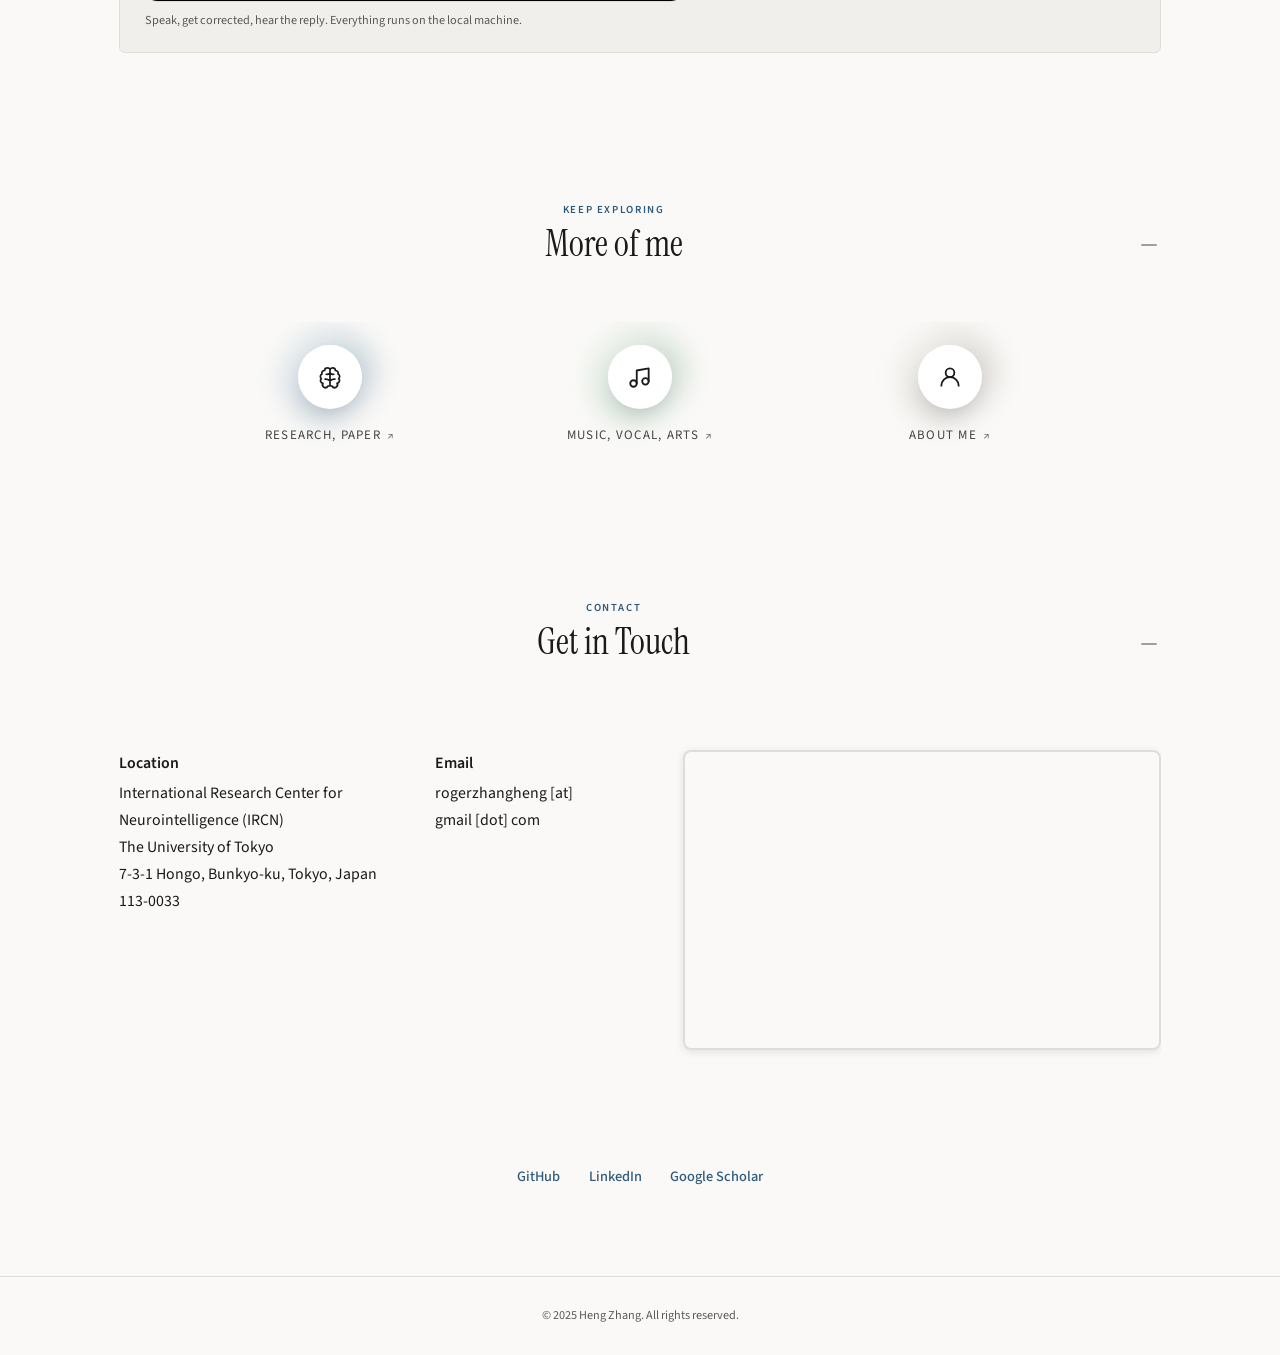
==== commit b9322dd9: "Inline translation: zh-Hans, zh-Hant, ja with browser-language auto-detect - assets/lang.js swaps le" ====
--- a/developer.html
+++ b/developer.html
@@ -18,11 +18,11 @@
         <nav class="container">
             <a href="index.html" class="nav-logo">Heng Zhang</a>
             <div class="nav"><div class="nav__group"><a class="nav__item" href="index.html" aria-haspopup="true">About me<svg viewBox="0 0 24 24" aria-hidden="true"><path d="M6 9l6 6 6-6" fill="none" stroke="currentColor" stroke-width="2" stroke-linecap="round" stroke-linejoin="round"/></svg></a><div class="nav-menu"><ul><li><a href="index.html#top"><span class="nav-menu__num">01</span><span><span class="nav-menu__label">Hero</span><span class="nav-menu__sub">Who I am, at a glance</span></span></a></li><li><a href="index.html#about"><span class="nav-menu__num">02</span><span><span class="nav-menu__label">Background</span><span class="nav-menu__sub">Bio and skills</span></span></a></li><li><a href="index.html#experience"><span class="nav-menu__num">03</span><span><span class="nav-menu__label">Professional Experience</span><span class="nav-menu__sub">Positions held</span></span></a></li><li><a href="index.html#education"><span class="nav-menu__num">04</span><span><span class="nav-menu__label">Academic Background</span><span class="nav-menu__sub">Degrees and theses</span></span></a></li><li><a href="index.html#more"><span class="nav-menu__num">05</span><span><span class="nav-menu__label">Additional Information</span><span class="nav-menu__sub">Languages and teaching</span></span></a></li><li><a href="index.html#contact"><span class="nav-menu__num">06</span><span><span class="nav-menu__label">Get in Touch</span><span class="nav-menu__sub">Email and profiles</span></span></a></li></ul></div></div><div class="nav__group"><a class="nav__item" href="research.html" aria-haspopup="true">As a Researcher<svg viewBox="0 0 24 24" aria-hidden="true"><path d="M6 9l6 6 6-6" fill="none" stroke="currentColor" stroke-width="2" stroke-linecap="round" stroke-linejoin="round"/></svg></a><div class="nav-menu"><ul><li><a href="research.html#activities"><span class="nav-menu__num">01</span><span><span class="nav-menu__label">Activities</span><span class="nav-menu__sub">Posters and talks in pictures</span></span></a></li><li><a href="research.html#research"><span class="nav-menu__num">02</span><span><span class="nav-menu__label">Research Interests</span><span class="nav-menu__sub">Current directions</span></span></a></li><li><a href="research.html#publications"><span class="nav-menu__num">03</span><span><span class="nav-menu__label">Selected Works</span><span class="nav-menu__sub">Papers by category</span></span></a></li><li><a href="research.html#presentations"><span class="nav-menu__num">04</span><span><span class="nav-menu__label">Presentations</span><span class="nav-menu__sub">Talks and posters</span></span></a></li><li><a href="research.html#funding"><span class="nav-menu__num">05</span><span><span class="nav-menu__label">Funding</span><span class="nav-menu__sub">Grants and awards</span></span></a></li></ul></div></div><div class="nav__group"><a class="nav__item" href="developer.html" aria-haspopup="true">As a Developer<svg viewBox="0 0 24 24" aria-hidden="true"><path d="M6 9l6 6 6-6" fill="none" stroke="currentColor" stroke-width="2" stroke-linecap="round" stroke-linejoin="round"/></svg></a><div class="nav-menu"><ul><li><a href="developer.html#olden-flames"><span class="nav-menu__num">01</span><span><span class="nav-menu__label">Olden Flames</span><span class="nav-menu__sub">Open-world action game · MiraiX</span></span></a></li><li><a href="developer.html#syncmapv2"><span class="nav-menu__num">02</span><span><span class="nav-menu__label">SyncMapV2 in Unreal Engine</span><span class="nav-menu__sub">A paper as a walkable 3D scene</span></span></a></li><li><a href="developer.html#japanese-teacher"><span class="nav-menu__num">03</span><span><span class="nav-menu__label">Japanese Speaking Teacher</span><span class="nav-menu__sub">Local AI speaking practice</span></span></a></li></ul></div></div><div class="nav__group"><a class="nav__item" href="music.html" aria-haspopup="true">As a Music Lover<svg viewBox="0 0 24 24" aria-hidden="true"><path d="M6 9l6 6 6-6" fill="none" stroke="currentColor" stroke-width="2" stroke-linecap="round" stroke-linejoin="round"/></svg></a><div class="nav-menu"><ul><li><a href="music.html#music"><span class="nav-menu__num">01</span><span><span class="nav-menu__label">Piano & voice</span><span class="nav-menu__sub">Fujii Kaze covers, now playing</span></span></a></li><li><a href="music.html#covers"><span class="nav-menu__num">02</span><span><span class="nav-menu__label">The playlist</span><span class="nav-menu__sub">All 17 covers on Bilibili</span></span></a></li><li><a href="music.html#artists"><span class="nav-menu__num">03</span><span><span class="nav-menu__label">Favorite artists</span><span class="nav-menu__sub">Who I keep coming back to</span></span></a></li></ul></div></div><a class="nav__item" href="#contact">Contact</a></div>
-            <div class="nav-toggle" onclick="toggleMenu()">
+            <div class="nav-right"><div class="nav__group nav-lang"><button class="nav__item nav__item--menu nav-lang__btn" type="button" aria-haspopup="true" aria-expanded="false" title="Language"><svg class="nav-lang__globe" viewBox="0 0 24 24" aria-hidden="true"><circle cx="12" cy="12" r="9" fill="none" stroke="currentColor" stroke-width="1.7"/><path d="M3 12h18M12 3c2.8 3 2.8 15 0 18M12 3c-2.8 3-2.8 15 0 18" fill="none" stroke="currentColor" stroke-width="1.7" stroke-linecap="round"/></svg><span class="nav-lang__code">EN</span><svg viewBox="0 0 24 24" aria-hidden="true"><path d="M6 9l6 6 6-6" fill="none" stroke="currentColor" stroke-width="2" stroke-linecap="round" stroke-linejoin="round"/></svg></button><div class="nav-menu nav-menu--lang nav-menu--right"><ul><li><a href="#" data-lang="en" role="menuitemradio" aria-checked="true"><span class="nav-menu__label">English</span><span class="nav-lang__check" aria-hidden="true">✓</span></a></li><li><a href="#" data-lang="zh-Hans" role="menuitemradio" aria-checked="false"><span class="nav-menu__label">中文（简体）</span><span class="nav-lang__check" aria-hidden="true">✓</span></a></li><li><a href="#" data-lang="zh-Hant" role="menuitemradio" aria-checked="false"><span class="nav-menu__label">中文（繁體）</span><span class="nav-lang__check" aria-hidden="true">✓</span></a></li><li><a href="#" data-lang="ja" role="menuitemradio" aria-checked="false"><span class="nav-menu__label">日本語</span><span class="nav-lang__check" aria-hidden="true">✓</span></a></li></ul></div></div><div class="nav-toggle" onclick="toggleMenu()">
                 <span></span>
                 <span></span>
                 <span></span>
-            </div>
+            </div></div>
         </nav>
         <div class="nav-mobile"><div class="nav-mobile__group"><a class="nav-mobile__title" href="index.html">About me</a><a href="index.html#top" onclick="toggleMenu()">Hero</a><a href="index.html#about" onclick="toggleMenu()">Background</a><a href="index.html#experience" onclick="toggleMenu()">Professional Experience</a><a href="index.html#education" onclick="toggleMenu()">Academic Background</a><a href="index.html#more" onclick="toggleMenu()">Additional Information</a><a href="index.html#contact" onclick="toggleMenu()">Get in Touch</a></div><div class="nav-mobile__group"><a class="nav-mobile__title" href="research.html">As a Researcher</a><a href="research.html#activities" onclick="toggleMenu()">Activities</a><a href="research.html#research" onclick="toggleMenu()">Research Interests</a><a href="research.html#publications" onclick="toggleMenu()">Selected Works</a><a href="research.html#presentations" onclick="toggleMenu()">Presentations</a><a href="research.html#funding" onclick="toggleMenu()">Funding</a></div><div class="nav-mobile__group"><a class="nav-mobile__title" href="developer.html">As a Developer</a><a href="developer.html#olden-flames" onclick="toggleMenu()">Olden Flames</a><a href="developer.html#syncmapv2" onclick="toggleMenu()">SyncMapV2 in Unreal Engine</a><a href="developer.html#japanese-teacher" onclick="toggleMenu()">Japanese Speaking Teacher</a></div><div class="nav-mobile__group"><a class="nav-mobile__title" href="music.html">As a Music Lover</a><a href="music.html#music" onclick="toggleMenu()">Piano & voice</a><a href="music.html#covers" onclick="toggleMenu()">The playlist</a><a href="music.html#artists" onclick="toggleMenu()">Favorite artists</a></div><div class="nav-mobile__group"><a class="nav-mobile__title" href="#contact" onclick="toggleMenu()">Contact</a></div></div>
     </header>
@@ -166,6 +166,7 @@
     </footer>
 
     <script src="assets/site.js"></script>
+    <script src="assets/lang.js"></script>
 </body>
 
 </html>
--- a/assets/site.css
+++ b/assets/site.css
@@ -1368,3 +1368,32 @@
 /* same collapsible header as Contact (title centred in the space left of the icon), so the two line up */
 .explore { text-align: center; }
 .explore .section-content { padding-top: var(--space-sm); }
+
+/* ===== Language switcher (globe menu; on phones it sits left of the hamburger) ===== */
+nav.container .nav-right { grid-column: 3; justify-self: end; display: flex; align-items: center; gap: 6px; }
+nav.container .nav-toggle { grid-column: auto; }
+.nav-lang { display: block; }
+.nav-lang__btn { gap: 6px; background: none; border: 0; cursor: pointer; font: inherit; }
+.nav-lang__globe { width: 16px !important; height: 16px !important; transform: none !important; }
+.nav-lang__code { font-size: .8rem; font-weight: 600; letter-spacing: .04em; min-width: 1.6em; text-align: center; }
+.nav-menu--right { left: auto; right: 0; transform: translate(0, -6px); min-width: 200px; }
+.nav__group:hover .nav-menu--right, .nav__group:focus-within .nav-menu--right, .nav-lang.is-open .nav-menu--right { opacity: 1; transform: translate(0, 0); pointer-events: auto; }
+.nav-menu--lang a { justify-content: space-between; }
+.nav-lang__check { color: var(--color-accent); font-weight: 700; opacity: 0; }
+.nav-menu--lang a.is-active .nav-lang__check { opacity: 1; }
+@media (max-width: 767px) {
+    nav.container .nav-right { gap: 10px; }
+    .nav-lang__btn { padding: 8px 6px; }
+    .nav-lang__btn > svg:last-child { display: none; }
+    .nav-lang__globe { width: 20px !important; height: 20px !important; }
+    .nav-lang__code { font-size: .74rem; }
+    .nav-menu--right { min-width: 180px; }
+}
+/* CJK fallbacks behind the Latin fonts; only active when the page is switched */
+html[data-lang="zh-Hans"] body, html[data-lang="zh-Hans"] .nav, html[data-lang="zh-Hans"] .nav-mobile { font-family: 'Source Sans 3', 'PingFang SC', 'Hiragino Sans GB', 'Microsoft YaHei', 'Noto Sans SC', sans-serif; }
+html[data-lang="zh-Hant"] body, html[data-lang="zh-Hant"] .nav, html[data-lang="zh-Hant"] .nav-mobile { font-family: 'Source Sans 3', 'PingFang TC', 'Hiragino Sans CNS', 'Microsoft JhengHei', 'Noto Sans TC', sans-serif; }
+html[data-lang="ja"] body, html[data-lang="ja"] .nav, html[data-lang="ja"] .nav-mobile { font-family: 'Source Sans 3', 'Hiragino Sans', 'Hiragino Kaku Gothic ProN', 'Yu Gothic', 'Meiryo', 'Noto Sans JP', sans-serif; }
+html[data-lang="zh-Hans"] h1, html[data-lang="zh-Hans"] h2, html[data-lang="zh-Hans"] h3, html[data-lang="zh-Hans"] .pres-title, html[data-lang="zh-Hans"] .pub-title { font-family: 'Instrument Serif', 'Songti SC', 'STSong', 'Noto Serif SC', Georgia, serif; }
+html[data-lang="zh-Hant"] h1, html[data-lang="zh-Hant"] h2, html[data-lang="zh-Hant"] h3, html[data-lang="zh-Hant"] .pres-title, html[data-lang="zh-Hant"] .pub-title { font-family: 'Instrument Serif', 'Songti TC', 'PMingLiU', 'Noto Serif TC', Georgia, serif; }
+html[data-lang="ja"] h1, html[data-lang="ja"] h2, html[data-lang="ja"] h3, html[data-lang="ja"] .pres-title, html[data-lang="ja"] .pub-title { font-family: 'Instrument Serif', 'Hiragino Mincho ProN', 'Yu Mincho', 'Noto Serif JP', Georgia, serif; }
+html:not([data-lang="en"]) .hero-path__label, html:not([data-lang="en"]) .artist__name, html:not([data-lang="en"]) .section-label { letter-spacing: .06em; }
